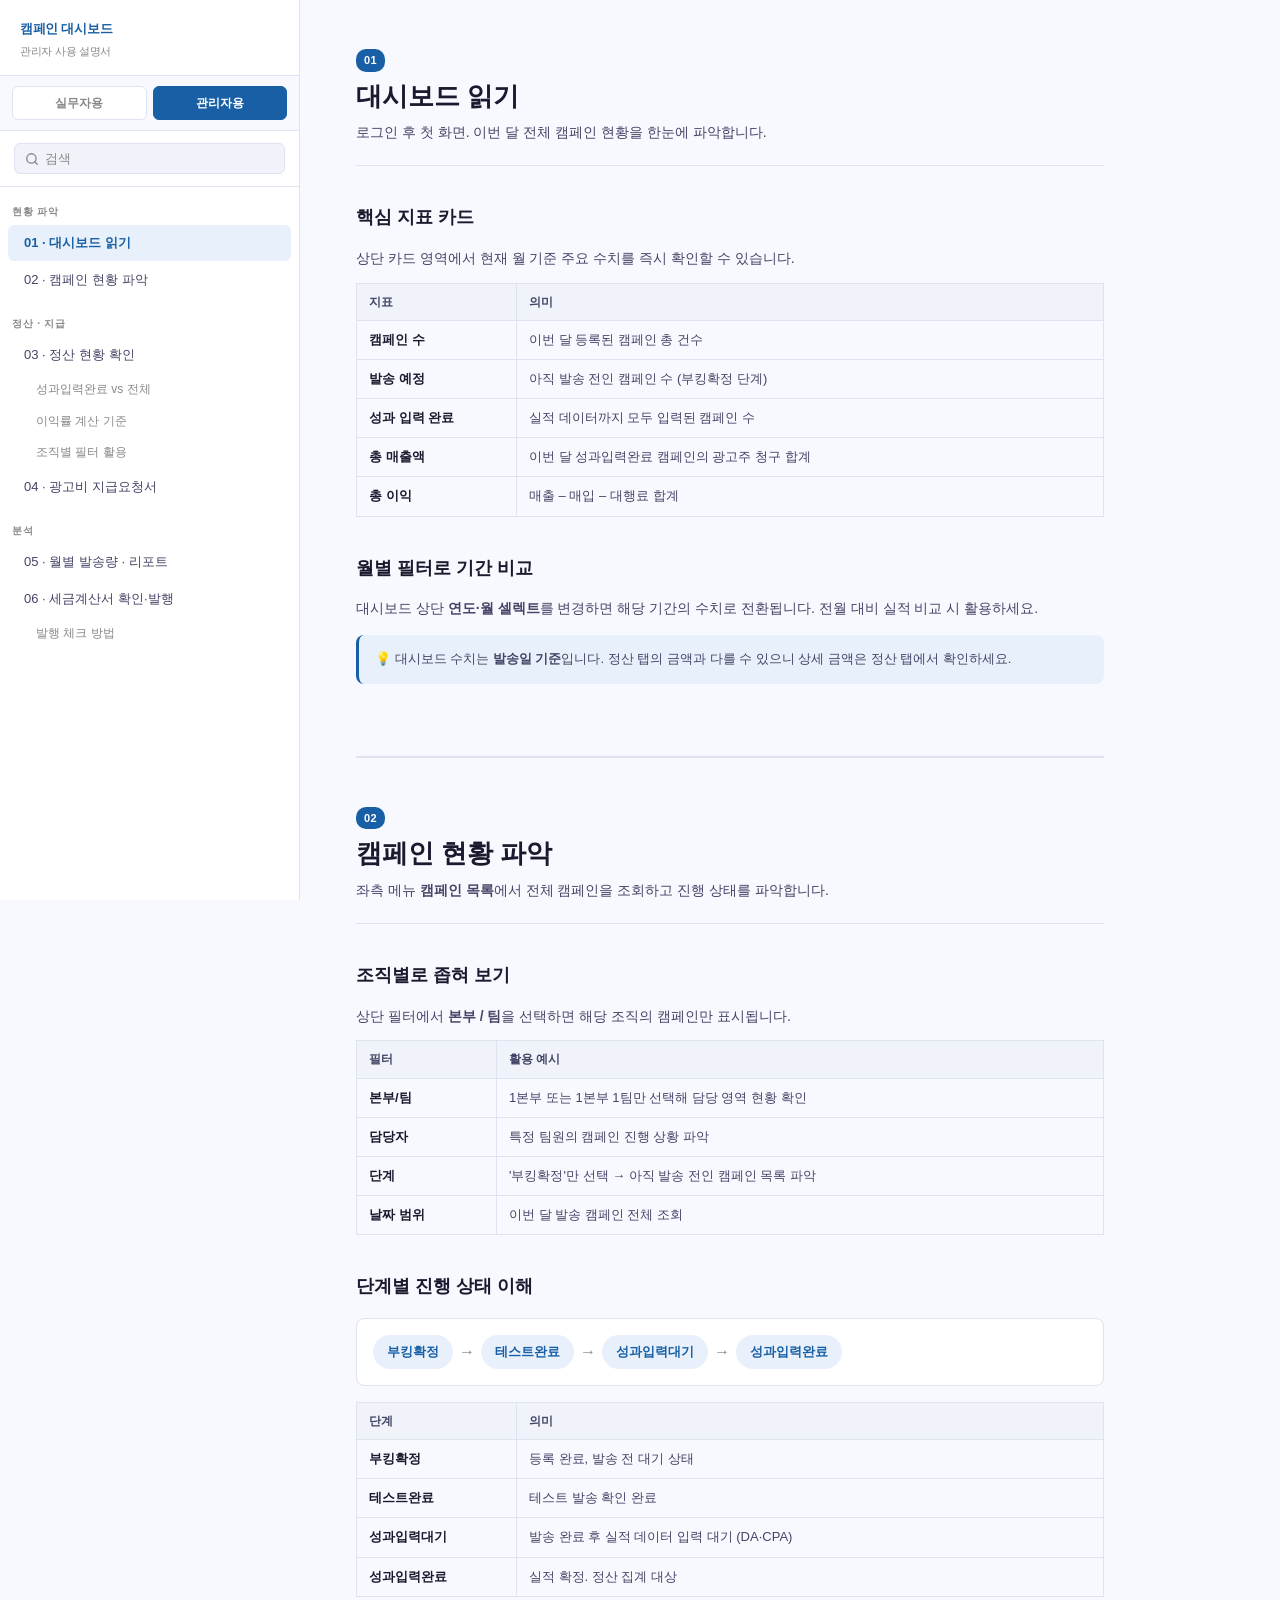
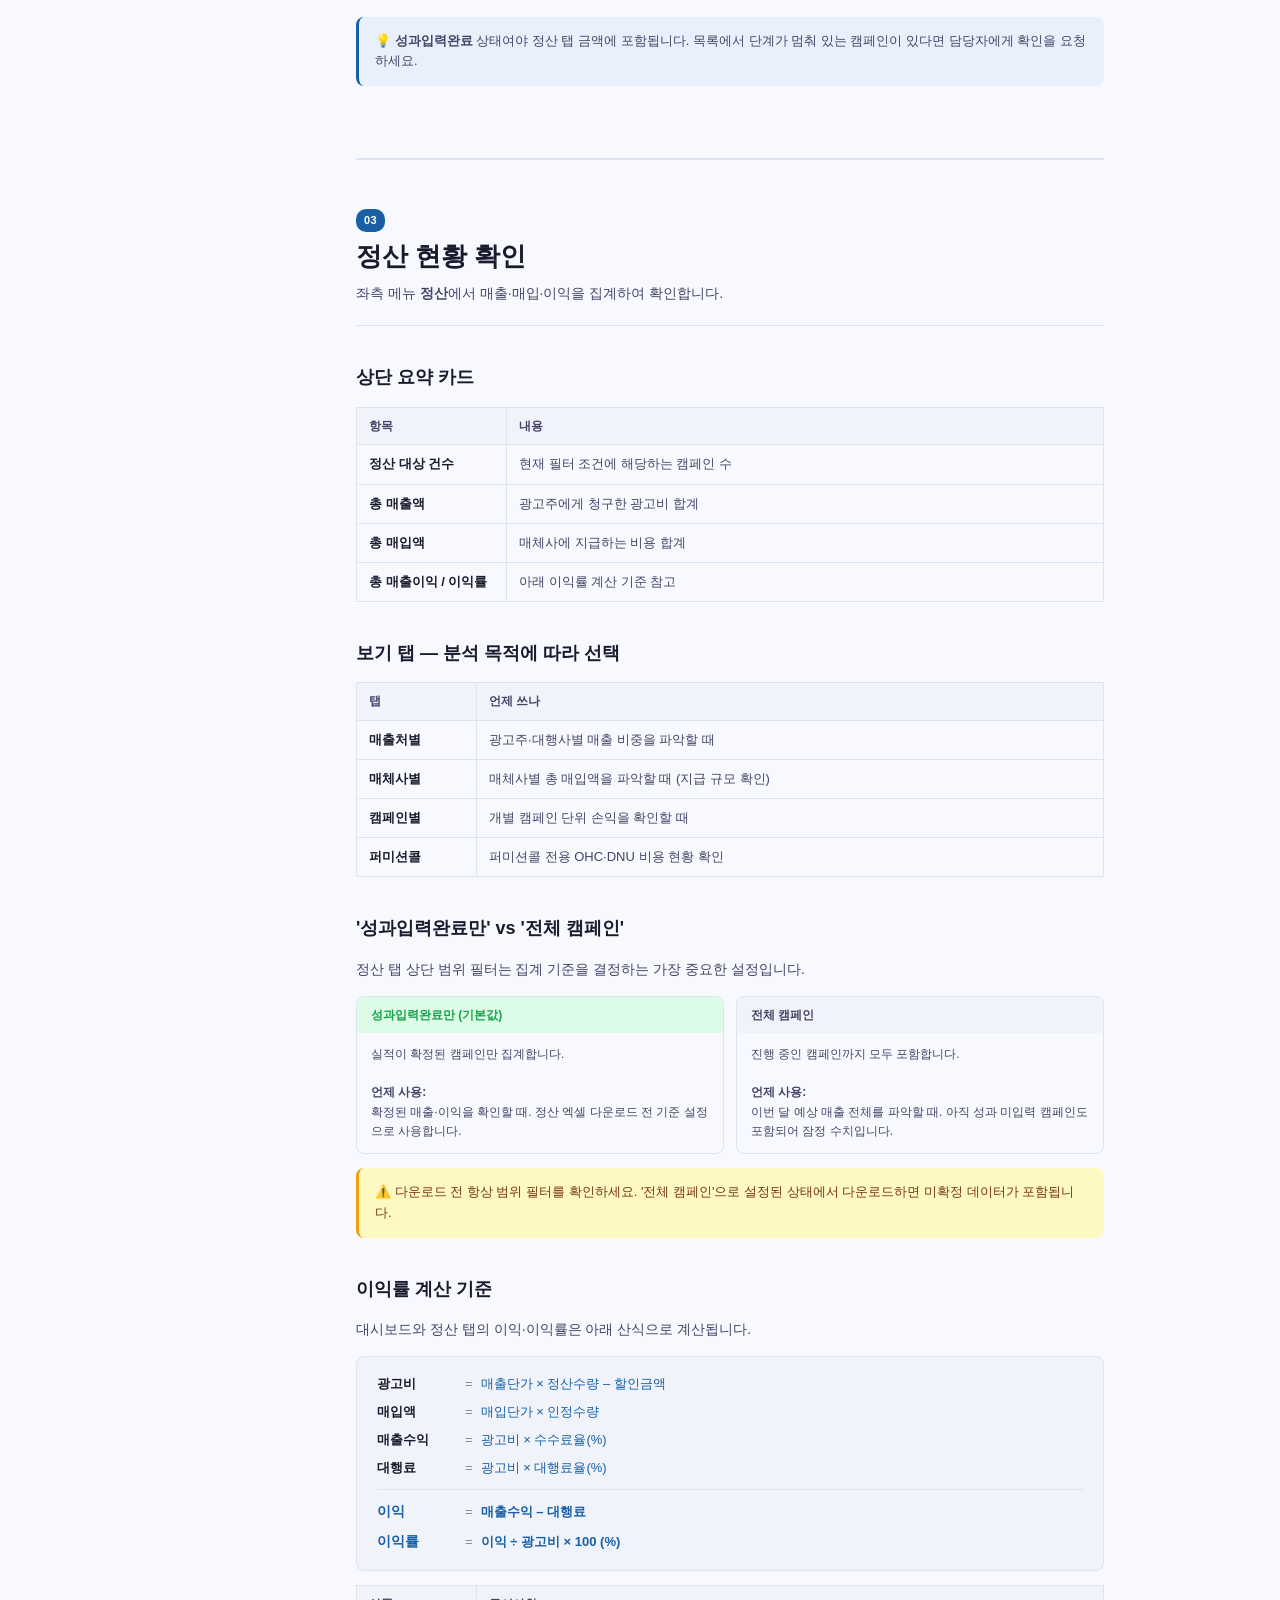
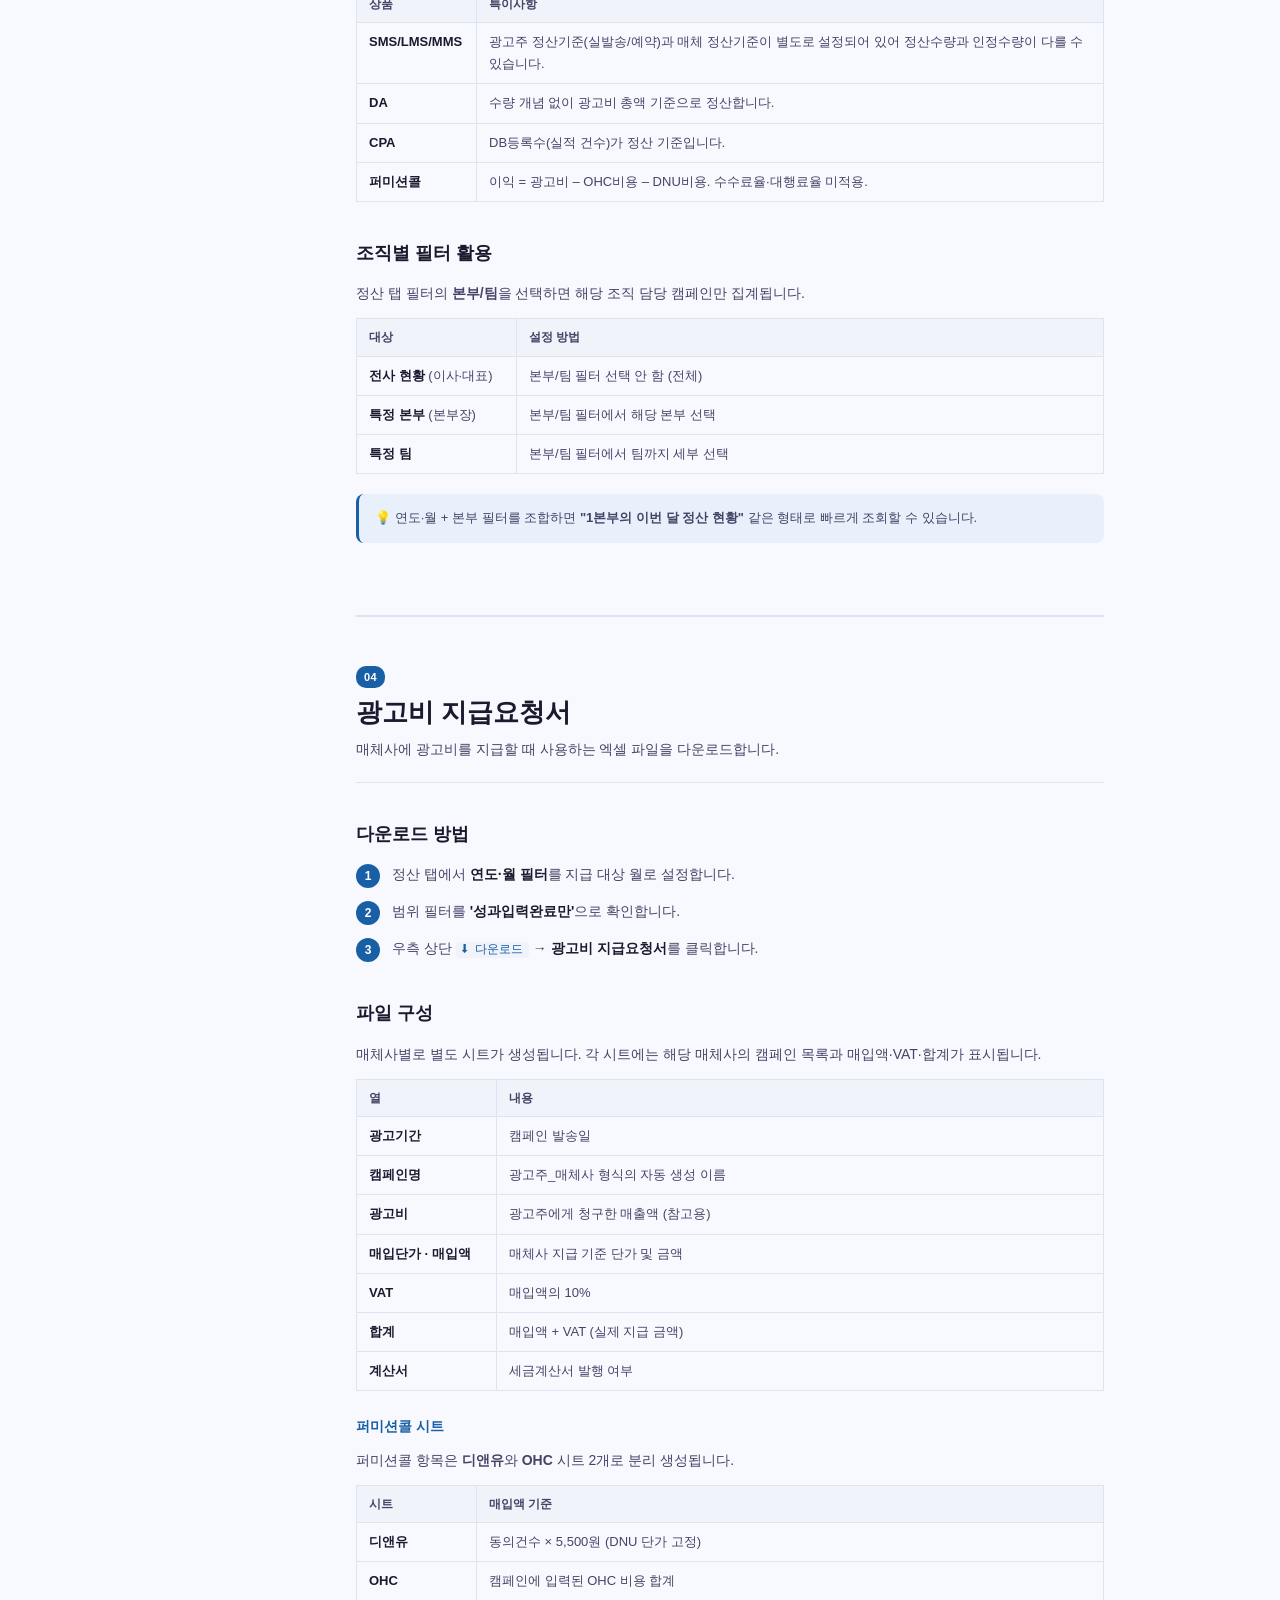
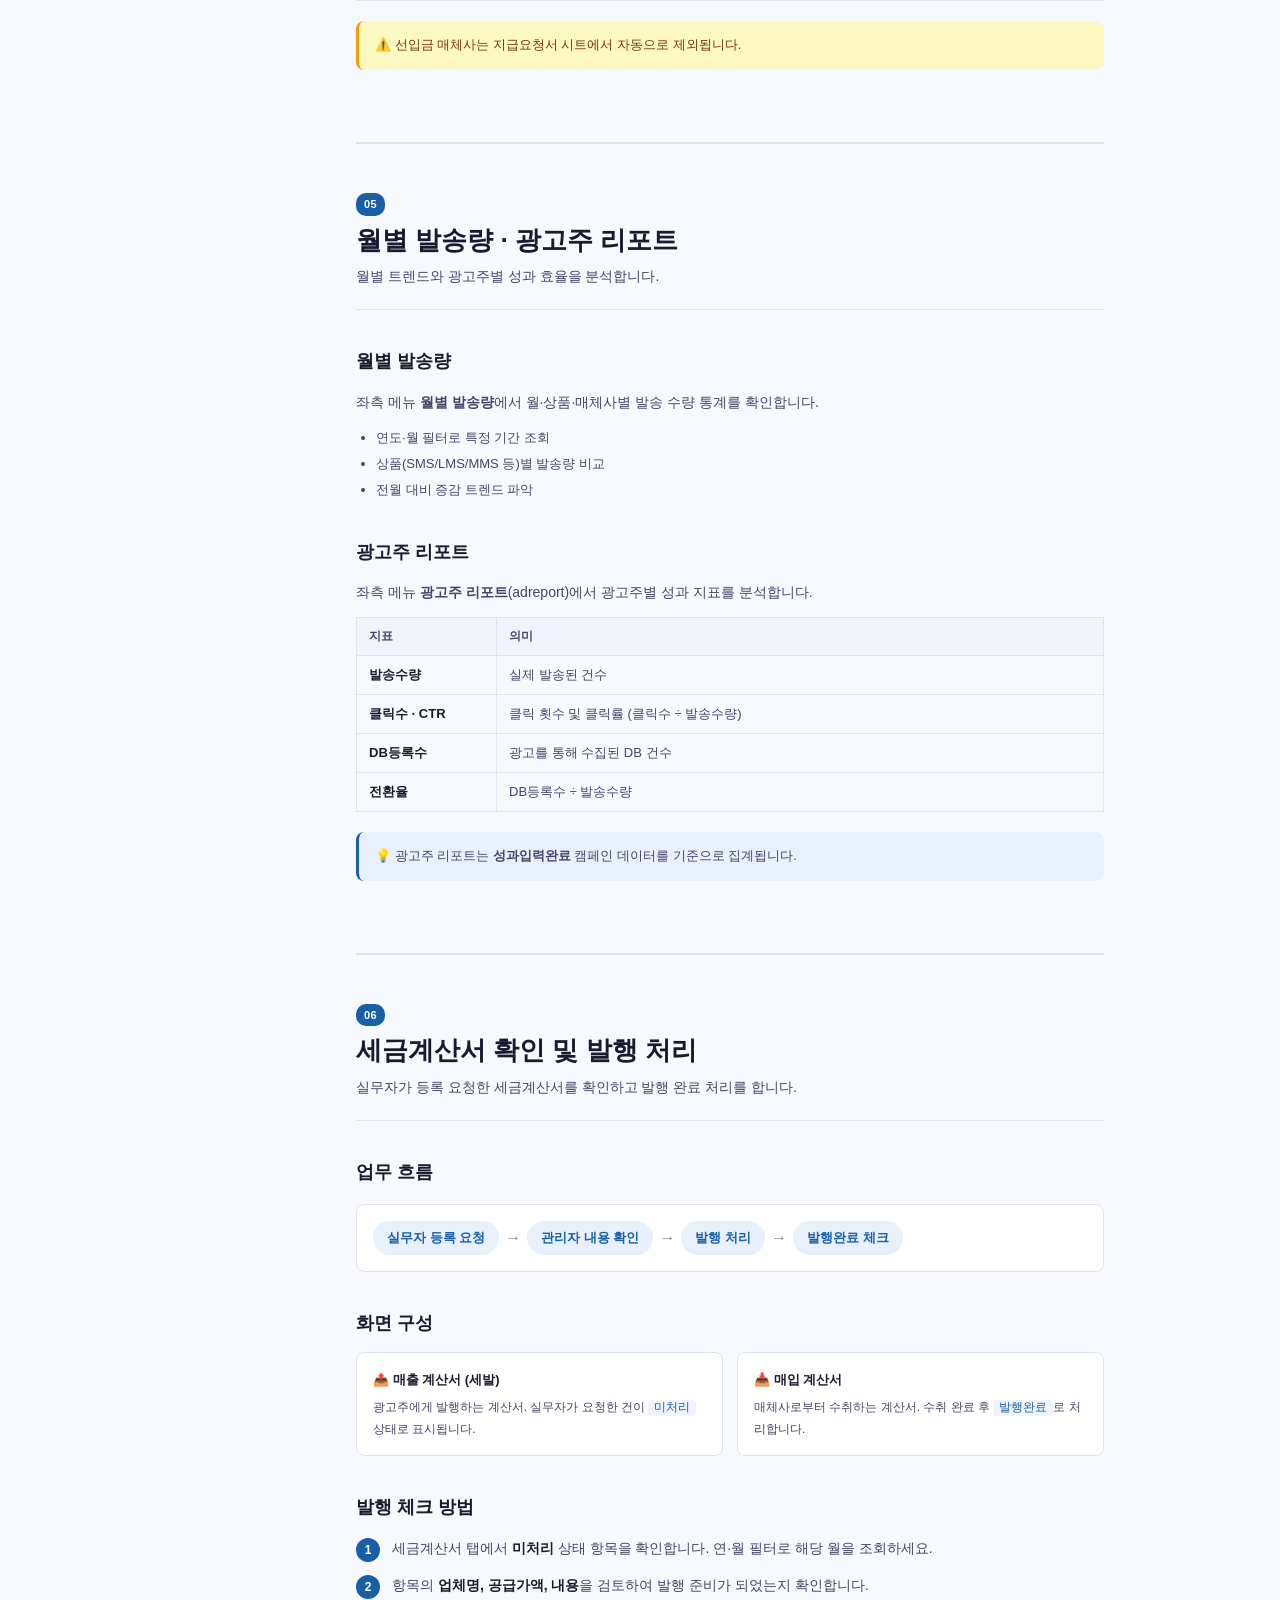
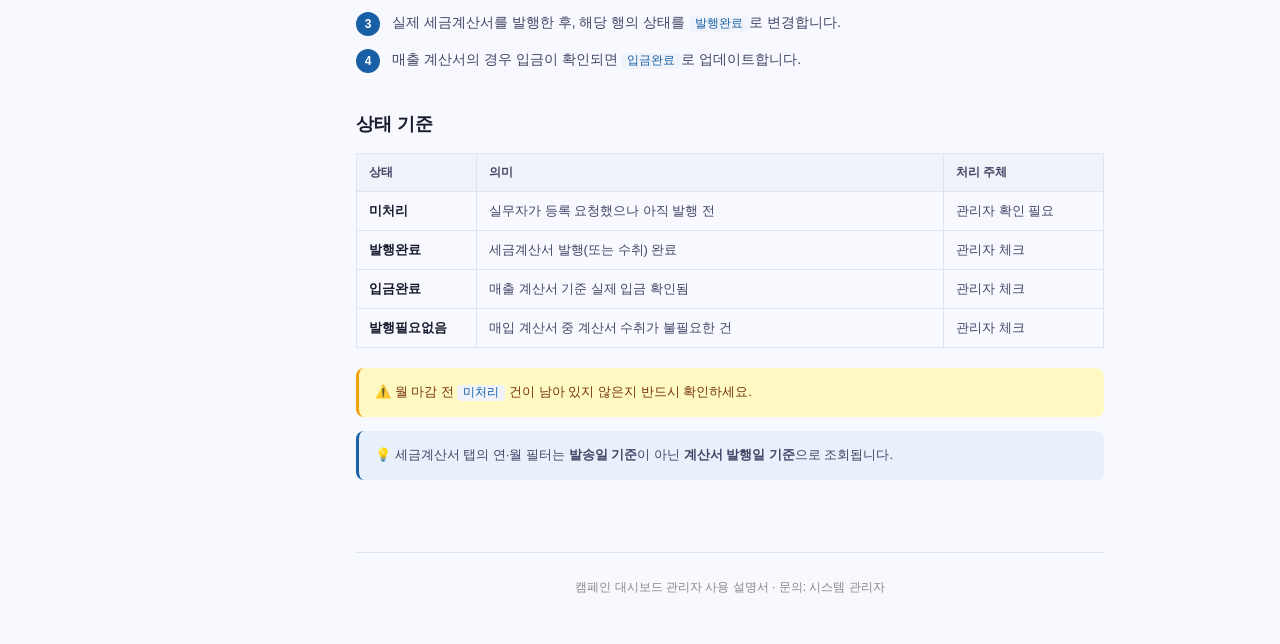
==== manager_manual.html @ fb61e96b "알림 기능, 사용설명서, 세금계산서 개선 및 다수 기능 추가 - 알림 기능: 세금계산서 세발/입금 완료·취소 시 담당자 알림, 신규 등록 시 wonjoon 알림 (Firebase " ====
<!DOCTYPE html>
<html lang="ko">
<head>
<meta charset="UTF-8">
<meta name="viewport" content="width=device-width, initial-scale=1.0">
<title>관리자 사용 설명서 — 캠페인 대시보드</title>
<style>
  :root {
    --primary: #185fa5;
    --primary-light: #e8f1fb;
    --green: #16a34a;
    --green-light: #dcfce7;
    --yellow: #b45309;
    --yellow-light: #fef9c3;
    --red: #dc2626;
    --red-light: #fee2e2;
    --text1: #1a1a2e;
    --text2: #444466;
    --text3: #888;
    --border: #dde3f0;
    --surface: #f8f9ff;
    --surface2: #f0f3fa;
    --white: #fff;
  }
  * { box-sizing: border-box; margin: 0; padding: 0; }
  body {
    font-family: 'Apple SD Gothic Neo', 'Noto Sans KR', sans-serif;
    color: var(--text1);
    background: var(--surface);
    display: flex;
    min-height: 100vh;
    font-size: 14px;
    line-height: 1.7;
  }

  /* 사이드바 */
  .sidebar {
    width: 300px;
    min-width: 300px;
    background: var(--white);
    border-right: 1px solid var(--border);
    position: sticky;
    top: 0;
    height: 100vh;
    overflow-y: auto;
    padding: 0 0 32px;
  }
  .sidebar-logo {
    padding: 18px 20px 14px;
    border-bottom: 1px solid var(--border);
    font-size: 13px;
    font-weight: 700;
    color: var(--primary);
    letter-spacing: -0.3px;
  }
  .sidebar-logo span { font-size: 11px; font-weight: 400; color: var(--text3); display: block; margin-top: 2px; }

  /* 역할 토글 */
  .role-toggle {
    display: flex;
    padding: 10px 12px;
    gap: 6px;
    border-bottom: 1px solid var(--border);
    background: var(--surface);
  }
  .role-btn {
    flex: 1;
    padding: 6px 0;
    font-size: 12px;
    font-weight: 600;
    border: 1px solid var(--border);
    border-radius: 6px;
    cursor: pointer;
    text-align: center;
    text-decoration: none;
    color: var(--text3);
    background: var(--white);
    transition: all 0.15s;
  }
  .role-btn:hover { border-color: var(--primary); color: var(--primary); }
  .role-btn.active {
    background: var(--primary);
    border-color: var(--primary);
    color: #fff;
  }

  /* 사이드바 검색 */
  .sidebar-search { padding: 12px 14px; border-bottom: 1px solid var(--border); }
  .sidebar-search-wrap {
    display: flex;
    align-items: center;
    background: var(--surface2);
    border: 1px solid var(--border);
    border-radius: 6px;
    padding: 0 10px;
    gap: 6px;
    transition: border-color 0.15s;
  }
  .sidebar-search-wrap:focus-within { border-color: var(--primary); background: var(--white); }
  .sidebar-search-wrap svg { flex-shrink: 0; color: var(--text3); }
  .sidebar-search-wrap input {
    flex: 1; border: none; background: transparent;
    font-size: 13px; color: var(--text1); padding: 7px 0; outline: none; min-width: 0;
  }
  .sidebar-search-wrap input::placeholder { color: var(--text3); }
  .search-info { font-size: 11px; color: var(--text3); white-space: nowrap; flex-shrink: 0; }
  .search-nav { display: flex; gap: 2px; flex-shrink: 0; }
  .search-nav button {
    width: 22px; height: 22px; border: none; background: transparent;
    border-radius: 4px; cursor: pointer; display: flex; align-items: center;
    justify-content: center; color: var(--text3); padding: 0; transition: background 0.12s, color 0.12s;
  }
  .search-nav button:hover { background: var(--surface2); color: var(--primary); }
  .search-nav button:disabled { opacity: 0.3; cursor: default; }
  .search-nav button:disabled:hover { background: transparent; color: var(--text3); }
  mark.search-hl { background: #fef08a; color: var(--text1); border-radius: 2px; padding: 0 1px; }
  mark.search-current { background: #f97316; color: #fff; border-radius: 2px; padding: 0 1px; }

  .nav-section { padding: 16px 12px 4px; font-size: 10px; font-weight: 700; color: var(--text3); letter-spacing: 0.8px; text-transform: uppercase; }
  .nav-item {
    display: block; padding: 7px 16px; font-size: 13px; color: var(--text2);
    text-decoration: none; border-radius: 6px; margin: 1px 8px; transition: background 0.15s;
  }
  .nav-item:hover { background: var(--surface); color: var(--primary); }
  .nav-item.active { background: var(--primary-light); color: var(--primary); font-weight: 600; }
  .nav-sub {
    display: block; padding: 5px 16px 5px 28px; font-size: 12px; color: var(--text3);
    text-decoration: none; border-radius: 6px; margin: 1px 8px; transition: background 0.15s;
  }
  .nav-sub:hover { background: var(--surface); color: var(--primary); }

  /* 본문 */
  .main { flex: 1; max-width: 860px; padding: 48px 56px; overflow-x: hidden; }

  /* 섹션 */
  .section { margin-bottom: 72px; scroll-margin-top: 32px; }
  .section-num {
    display: inline-block; background: var(--primary); color: #fff;
    font-size: 11px; font-weight: 700; padding: 2px 8px; border-radius: 10px;
    margin-bottom: 8px; letter-spacing: 0.5px;
  }
  h1 { font-size: 26px; font-weight: 800; color: var(--text1); margin-bottom: 8px; line-height: 1.3; }
  .section-desc { font-size: 14px; color: var(--text2); margin-bottom: 32px; border-bottom: 1px solid var(--border); padding-bottom: 20px; }
  h2 { font-size: 18px; font-weight: 700; color: var(--text1); margin: 36px 0 14px; }
  h3 { font-size: 14px; font-weight: 700; color: var(--primary); margin: 24px 0 10px; }
  p { margin-bottom: 12px; color: var(--text2); }

  table { width: 100%; border-collapse: collapse; margin: 12px 0 20px; font-size: 13px; }
  th { background: var(--surface2); padding: 8px 12px; text-align: left; font-weight: 600; color: var(--text2); border: 1px solid var(--border); font-size: 12px; }
  td { padding: 8px 12px; border: 1px solid var(--border); color: var(--text2); vertical-align: top; }
  td strong { color: var(--text1); }
  tr:hover td { background: #fafbff; }

  .steps { list-style: none; margin: 12px 0; }
  .steps li { display: flex; gap: 12px; margin-bottom: 12px; align-items: flex-start; }
  .step-num {
    min-width: 24px; height: 24px; background: var(--primary); color: #fff;
    border-radius: 50%; font-size: 12px; font-weight: 700; display: flex;
    align-items: center; justify-content: center; margin-top: 1px;
  }
  .step-content { flex: 1; color: var(--text2); }
  .step-content strong { color: var(--text1); }

  .badge { display: inline-block; padding: 2px 8px; border-radius: 10px; font-size: 11px; font-weight: 600; vertical-align: middle; }
  .badge-blue { background: var(--primary-light); color: var(--primary); }
  .badge-green { background: var(--green-light); color: var(--green); }
  .badge-yellow { background: var(--yellow-light); color: var(--yellow); }
  .badge-gray { background: var(--surface2); color: var(--text2); }

  .box { border-radius: 8px; padding: 14px 16px; margin: 14px 0; font-size: 13px; line-height: 1.6; }
  .box-tip { background: var(--primary-light); border-left: 3px solid var(--primary); color: var(--text2); }
  .box-tip::before { content: '💡 '; }
  .box-warn { background: var(--yellow-light); border-left: 3px solid #f59e0b; color: #78350f; }
  .box-warn::before { content: '⚠️ '; }
  .box-ok { background: var(--green-light); border-left: 3px solid #22c55e; color: #14532d; }
  .box-ok::before { content: '✅ '; }

  .formula-box {
    background: var(--surface2);
    border: 1px solid var(--border);
    border-radius: 8px;
    padding: 16px 20px;
    margin: 14px 0;
    font-size: 13px;
  }
  .formula-box .f-line { display: flex; align-items: baseline; gap: 8px; margin-bottom: 6px; }
  .formula-box .f-line:last-child { margin-bottom: 0; }
  .formula-box .f-label { font-weight: 700; color: var(--text1); min-width: 80px; }
  .formula-box .f-eq { color: var(--text3); }
  .formula-box .f-val { color: var(--primary); }

  .card-grid { display: grid; grid-template-columns: 1fr 1fr; gap: 14px; margin: 14px 0; }
  .card { background: var(--white); border: 1px solid var(--border); border-radius: 8px; padding: 16px; }
  .card h4 { font-size: 13px; font-weight: 700; color: var(--text1); margin-bottom: 6px; }
  .card p { font-size: 12px; margin: 0; }

  .flow { display: flex; align-items: center; gap: 6px; flex-wrap: wrap; margin: 16px 0; padding: 16px; background: var(--white); border: 1px solid var(--border); border-radius: 8px; }
  .flow-step { background: var(--primary-light); color: var(--primary); padding: 6px 14px; border-radius: 20px; font-size: 13px; font-weight: 600; }
  .flow-arrow { color: var(--text3); font-size: 16px; }

  code { background: var(--surface2); padding: 1px 6px; border-radius: 4px; font-family: 'SF Mono','Menlo',monospace; font-size: 12px; color: var(--primary); }

  .scope-compare {
    display: grid;
    grid-template-columns: 1fr 1fr;
    gap: 12px;
    margin: 14px 0;
  }
  .scope-box {
    border: 1px solid var(--border);
    border-radius: 8px;
    overflow: hidden;
  }
  .scope-box-head {
    padding: 8px 14px;
    font-size: 12px;
    font-weight: 700;
  }
  .scope-box-head.settled { background: var(--green-light); color: var(--green); }
  .scope-box-head.all { background: var(--surface2); color: var(--text2); }
  .scope-box-body { padding: 12px 14px; font-size: 12px; color: var(--text2); line-height: 1.6; }

  .faq-item { border-bottom: 1px solid var(--border); padding: 18px 0; }
  .faq-q { font-weight: 700; color: var(--text1); margin-bottom: 8px; display: flex; gap: 8px; }
  .faq-q::before { content: 'Q.'; color: var(--primary); font-weight: 800; }
  .faq-a { color: var(--text2); font-size: 13px; padding-left: 20px; }
  .faq-a::before { content: 'A. '; color: var(--green); font-weight: 700; }

  ul { padding-left: 20px; margin-bottom: 12px; }
  ul li { color: var(--text2); margin-bottom: 4px; font-size: 13px; }
  hr.section-divider { border: none; border-top: 2px solid var(--border); margin: 48px 0; }

  @media print { .sidebar { display: none; } .main { max-width: 100%; padding: 24px; } }
</style>
</head>
<body>

<nav class="sidebar">
  <div class="sidebar-logo">
    캠페인 대시보드
    <span>관리자 사용 설명서</span>
  </div>

  <div class="role-toggle">
    <a href="manual.html" class="role-btn">실무자용</a>
    <a href="manager_manual.html" class="role-btn active">관리자용</a>
  </div>

  <div class="sidebar-search">
    <div class="sidebar-search-wrap">
      <svg width="14" height="14" viewBox="0 0 24 24" fill="none" stroke="currentColor" stroke-width="2.2" stroke-linecap="round" stroke-linejoin="round">
        <circle cx="11" cy="11" r="8"/><line x1="21" y1="21" x2="16.65" y2="16.65"/>
      </svg>
      <input id="manual-search" type="text" placeholder="검색">
      <span class="search-info" id="search-info"></span>
      <div class="search-nav" id="search-nav" style="display:none;">
        <button id="search-prev" title="이전 결과 (Shift+Enter)">
          <svg width="12" height="12" viewBox="0 0 24 24" fill="none" stroke="currentColor" stroke-width="2.5" stroke-linecap="round" stroke-linejoin="round"><polyline points="18 15 12 9 6 15"/></svg>
        </button>
        <button id="search-next" title="다음 결과 (Enter)">
          <svg width="12" height="12" viewBox="0 0 24 24" fill="none" stroke="currentColor" stroke-width="2.5" stroke-linecap="round" stroke-linejoin="round"><polyline points="6 9 12 15 18 9"/></svg>
        </button>
      </div>
    </div>
  </div>

  <div class="nav-section">현황 파악</div>
  <a href="#dashboard" class="nav-item">01 · 대시보드 읽기</a>
  <a href="#campaigns" class="nav-item">02 · 캠페인 현황 파악</a>

  <div class="nav-section">정산 · 지급</div>
  <a href="#settlement" class="nav-item">03 · 정산 현황 확인</a>
  <a href="#stl-scope" class="nav-sub">성과입력완료 vs 전체</a>
  <a href="#stl-profit" class="nav-sub">이익률 계산 기준</a>
  <a href="#stl-org" class="nav-sub">조직별 필터 활용</a>
  <a href="#payment" class="nav-item">04 · 광고비 지급요청서</a>

  <div class="nav-section">분석</div>
  <a href="#monthly" class="nav-item">05 · 월별 발송량 · 리포트</a>
  <a href="#tax" class="nav-item">06 · 세금계산서 확인·발행</a>
  <a href="#tax" class="nav-sub">발행 체크 방법</a>
</nav>

<main class="main">

  <!-- ── 01 대시보드 ── -->
  <section class="section" id="dashboard">
    <div class="section-num">01</div>
    <h1>대시보드 읽기</h1>
    <p class="section-desc">로그인 후 첫 화면. 이번 달 전체 캠페인 현황을 한눈에 파악합니다.</p>

    <h2>핵심 지표 카드</h2>
    <p>상단 카드 영역에서 현재 월 기준 주요 수치를 즉시 확인할 수 있습니다.</p>
    <table>
      <thead><tr><th style="width:160px;">지표</th><th>의미</th></tr></thead>
      <tbody>
        <tr><td><strong>캠페인 수</strong></td><td>이번 달 등록된 캠페인 총 건수</td></tr>
        <tr><td><strong>발송 예정</strong></td><td>아직 발송 전인 캠페인 수 (부킹확정 단계)</td></tr>
        <tr><td><strong>성과 입력 완료</strong></td><td>실적 데이터까지 모두 입력된 캠페인 수</td></tr>
        <tr><td><strong>총 매출액</strong></td><td>이번 달 성과입력완료 캠페인의 광고주 청구 합계</td></tr>
        <tr><td><strong>총 이익</strong></td><td>매출 – 매입 – 대행료 합계</td></tr>
      </tbody>
    </table>

    <h2>월별 필터로 기간 비교</h2>
    <p>대시보드 상단 <strong>연도·월 셀렉트</strong>를 변경하면 해당 기간의 수치로 전환됩니다. 전월 대비 실적 비교 시 활용하세요.</p>

    <div class="box box-tip">대시보드 수치는 <strong>발송일 기준</strong>입니다. 정산 탭의 금액과 다를 수 있으니 상세 금액은 정산 탭에서 확인하세요.</div>
  </section>

  <hr class="section-divider">

  <!-- ── 02 캠페인 현황 ── -->
  <section class="section" id="campaigns">
    <div class="section-num">02</div>
    <h1>캠페인 현황 파악</h1>
    <p class="section-desc">좌측 메뉴 <strong>캠페인 목록</strong>에서 전체 캠페인을 조회하고 진행 상태를 파악합니다.</p>

    <h2>조직별로 좁혀 보기</h2>
    <p>상단 필터에서 <strong>본부 / 팀</strong>을 선택하면 해당 조직의 캠페인만 표시됩니다.</p>
    <table>
      <thead><tr><th style="width:140px;">필터</th><th>활용 예시</th></tr></thead>
      <tbody>
        <tr><td><strong>본부/팀</strong></td><td>1본부 또는 1본부 1팀만 선택해 담당 영역 현황 확인</td></tr>
        <tr><td><strong>담당자</strong></td><td>특정 팀원의 캠페인 진행 상황 파악</td></tr>
        <tr><td><strong>단계</strong></td><td>'부킹확정'만 선택 → 아직 발송 전인 캠페인 목록 파악</td></tr>
        <tr><td><strong>날짜 범위</strong></td><td>이번 달 발송 캠페인 전체 조회</td></tr>
      </tbody>
    </table>

    <h2>단계별 진행 상태 이해</h2>
    <div class="flow">
      <div class="flow-step">부킹확정</div>
      <div class="flow-arrow">→</div>
      <div class="flow-step">테스트완료</div>
      <div class="flow-arrow">→</div>
      <div class="flow-step">성과입력대기</div>
      <div class="flow-arrow">→</div>
      <div class="flow-step">성과입력완료</div>
    </div>
    <table>
      <thead><tr><th style="width:160px;">단계</th><th>의미</th></tr></thead>
      <tbody>
        <tr><td><strong>부킹확정</strong></td><td>등록 완료, 발송 전 대기 상태</td></tr>
        <tr><td><strong>테스트완료</strong></td><td>테스트 발송 확인 완료</td></tr>
        <tr><td><strong>성과입력대기</strong></td><td>발송 완료 후 실적 데이터 입력 대기 (DA·CPA)</td></tr>
        <tr><td><strong>성과입력완료</strong></td><td>실적 확정. 정산 집계 대상</td></tr>
      </tbody>
    </table>
    <div class="box box-tip"><strong>성과입력완료</strong> 상태여야 정산 탭 금액에 포함됩니다. 목록에서 단계가 멈춰 있는 캠페인이 있다면 담당자에게 확인을 요청하세요.</div>
  </section>

  <hr class="section-divider">

  <!-- ── 03 정산 ── -->
  <section class="section" id="settlement">
    <div class="section-num">03</div>
    <h1>정산 현황 확인</h1>
    <p class="section-desc">좌측 메뉴 <strong>정산</strong>에서 매출·매입·이익을 집계하여 확인합니다.</p>

    <h2>상단 요약 카드</h2>
    <table>
      <thead><tr><th style="width:150px;">항목</th><th>내용</th></tr></thead>
      <tbody>
        <tr><td><strong>정산 대상 건수</strong></td><td>현재 필터 조건에 해당하는 캠페인 수</td></tr>
        <tr><td><strong>총 매출액</strong></td><td>광고주에게 청구한 광고비 합계</td></tr>
        <tr><td><strong>총 매입액</strong></td><td>매체사에 지급하는 비용 합계</td></tr>
        <tr><td><strong>총 매출이익 / 이익률</strong></td><td>아래 이익률 계산 기준 참고</td></tr>
      </tbody>
    </table>

    <h2>보기 탭 — 분석 목적에 따라 선택</h2>
    <table>
      <thead><tr><th style="width:120px;">탭</th><th>언제 쓰나</th></tr></thead>
      <tbody>
        <tr><td><strong>매출처별</strong></td><td>광고주·대행사별 매출 비중을 파악할 때</td></tr>
        <tr><td><strong>매체사별</strong></td><td>매체사별 총 매입액을 파악할 때 (지급 규모 확인)</td></tr>
        <tr><td><strong>캠페인별</strong></td><td>개별 캠페인 단위 손익을 확인할 때</td></tr>
        <tr><td><strong>퍼미션콜</strong></td><td>퍼미션콜 전용 OHC·DNU 비용 현황 확인</td></tr>
      </tbody>
    </table>

    <!-- 성과입력완료 vs 전체 -->
    <h2 id="stl-scope">'성과입력완료만' vs '전체 캠페인'</h2>
    <p>정산 탭 상단 범위 필터는 집계 기준을 결정하는 가장 중요한 설정입니다.</p>
    <div class="scope-compare">
      <div class="scope-box">
        <div class="scope-box-head settled">성과입력완료만 (기본값)</div>
        <div class="scope-box-body">
          실적이 확정된 캠페인만 집계합니다.<br><br>
          <strong>언제 사용:</strong><br>
          확정된 매출·이익을 확인할 때. 정산 엑셀 다운로드 전 기준 설정으로 사용합니다.
        </div>
      </div>
      <div class="scope-box">
        <div class="scope-box-head all">전체 캠페인</div>
        <div class="scope-box-body">
          진행 중인 캠페인까지 모두 포함합니다.<br><br>
          <strong>언제 사용:</strong><br>
          이번 달 예상 매출 전체를 파악할 때. 아직 성과 미입력 캠페인도 포함되어 잠정 수치입니다.
        </div>
      </div>
    </div>
    <div class="box box-warn">다운로드 전 항상 범위 필터를 확인하세요. '전체 캠페인'으로 설정된 상태에서 다운로드하면 미확정 데이터가 포함됩니다.</div>

    <!-- 이익률 계산 기준 -->
    <h2 id="stl-profit">이익률 계산 기준</h2>
    <p>대시보드와 정산 탭의 이익·이익률은 아래 산식으로 계산됩니다.</p>
    <div class="formula-box">
      <div class="f-line">
        <span class="f-label">광고비</span>
        <span class="f-eq">=</span>
        <span class="f-val">매출단가 × 정산수량 – 할인금액</span>
      </div>
      <div class="f-line">
        <span class="f-label">매입액</span>
        <span class="f-eq">=</span>
        <span class="f-val">매입단가 × 인정수량</span>
      </div>
      <div class="f-line">
        <span class="f-label">매출수익</span>
        <span class="f-eq">=</span>
        <span class="f-val">광고비 × 수수료율(%)</span>
      </div>
      <div class="f-line">
        <span class="f-label">대행료</span>
        <span class="f-eq">=</span>
        <span class="f-val">광고비 × 대행료율(%)</span>
      </div>
      <div class="f-line" style="margin-top:10px; padding-top:10px; border-top:1px solid var(--border);">
        <span class="f-label" style="color:var(--primary); font-size:14px;">이익</span>
        <span class="f-eq">=</span>
        <span class="f-val" style="font-weight:700;">매출수익 – 대행료</span>
      </div>
      <div class="f-line">
        <span class="f-label" style="color:var(--primary); font-size:14px;">이익률</span>
        <span class="f-eq">=</span>
        <span class="f-val" style="font-weight:700;">이익 ÷ 광고비 × 100 (%)</span>
      </div>
    </div>

    <table>
      <thead><tr><th style="width:120px;">상품</th><th>특이사항</th></tr></thead>
      <tbody>
        <tr><td><strong>SMS/LMS/MMS</strong></td><td>광고주 정산기준(실발송/예약)과 매체 정산기준이 별도로 설정되어 있어 정산수량과 인정수량이 다를 수 있습니다.</td></tr>
        <tr><td><strong>DA</strong></td><td>수량 개념 없이 광고비 총액 기준으로 정산합니다.</td></tr>
        <tr><td><strong>CPA</strong></td><td>DB등록수(실적 건수)가 정산 기준입니다.</td></tr>
        <tr><td><strong>퍼미션콜</strong></td><td>이익 = 광고비 – OHC비용 – DNU비용. 수수료율·대행료율 미적용.</td></tr>
      </tbody>
    </table>

    <!-- 조직별 필터 -->
    <h2 id="stl-org">조직별 필터 활용</h2>
    <p>정산 탭 필터의 <strong>본부/팀</strong>을 선택하면 해당 조직 담당 캠페인만 집계됩니다.</p>
    <table>
      <thead><tr><th style="width:160px;">대상</th><th>설정 방법</th></tr></thead>
      <tbody>
        <tr><td><strong>전사 현황</strong> (이사·대표)</td><td>본부/팀 필터 선택 안 함 (전체)</td></tr>
        <tr><td><strong>특정 본부</strong> (본부장)</td><td>본부/팀 필터에서 해당 본부 선택</td></tr>
        <tr><td><strong>특정 팀</strong></td><td>본부/팀 필터에서 팀까지 세부 선택</td></tr>
      </tbody>
    </table>
    <div class="box box-tip">연도·월 + 본부 필터를 조합하면 <strong>"1본부의 이번 달 정산 현황"</strong> 같은 형태로 빠르게 조회할 수 있습니다.</div>
  </section>

  <hr class="section-divider">

  <!-- ── 04 지급요청서 ── -->
  <section class="section" id="payment">
    <div class="section-num">04</div>
    <h1>광고비 지급요청서</h1>
    <p class="section-desc">매체사에 광고비를 지급할 때 사용하는 엑셀 파일을 다운로드합니다.</p>

    <h2>다운로드 방법</h2>
    <ol class="steps">
      <li>
        <div class="step-num">1</div>
        <div class="step-content">정산 탭에서 <strong>연도·월 필터</strong>를 지급 대상 월로 설정합니다.</div>
      </li>
      <li>
        <div class="step-num">2</div>
        <div class="step-content">범위 필터를 <strong>'성과입력완료만'</strong>으로 확인합니다.</div>
      </li>
      <li>
        <div class="step-num">3</div>
        <div class="step-content">우측 상단 <code>⬇ 다운로드</code> → <strong>광고비 지급요청서</strong>를 클릭합니다.</div>
      </li>
    </ol>

    <h2>파일 구성</h2>
    <p>매체사별로 별도 시트가 생성됩니다. 각 시트에는 해당 매체사의 캠페인 목록과 매입액·VAT·합계가 표시됩니다.</p>
    <table>
      <thead><tr><th style="width:140px;">열</th><th>내용</th></tr></thead>
      <tbody>
        <tr><td><strong>광고기간</strong></td><td>캠페인 발송일</td></tr>
        <tr><td><strong>캠페인명</strong></td><td>광고주_매체사 형식의 자동 생성 이름</td></tr>
        <tr><td><strong>광고비</strong></td><td>광고주에게 청구한 매출액 (참고용)</td></tr>
        <tr><td><strong>매입단가 · 매입액</strong></td><td>매체사 지급 기준 단가 및 금액</td></tr>
        <tr><td><strong>VAT</strong></td><td>매입액의 10%</td></tr>
        <tr><td><strong>합계</strong></td><td>매입액 + VAT (실제 지급 금액)</td></tr>
        <tr><td><strong>계산서</strong></td><td>세금계산서 발행 여부</td></tr>
      </tbody>
    </table>

    <h3>퍼미션콜 시트</h3>
    <p>퍼미션콜 항목은 <strong>디앤유</strong>와 <strong>OHC</strong> 시트 2개로 분리 생성됩니다.</p>
    <table>
      <thead><tr><th style="width:120px;">시트</th><th>매입액 기준</th></tr></thead>
      <tbody>
        <tr><td><strong>디앤유</strong></td><td>동의건수 × 5,500원 (DNU 단가 고정)</td></tr>
        <tr><td><strong>OHC</strong></td><td>캠페인에 입력된 OHC 비용 합계</td></tr>
      </tbody>
    </table>
    <div class="box box-warn">선입금 매체사는 지급요청서 시트에서 자동으로 제외됩니다.</div>
  </section>

  <hr class="section-divider">

  <!-- ── 05 월별 · 리포트 ── -->
  <section class="section" id="monthly">
    <div class="section-num">05</div>
    <h1>월별 발송량 · 광고주 리포트</h1>
    <p class="section-desc">월별 트렌드와 광고주별 성과 효율을 분석합니다.</p>

    <h2>월별 발송량</h2>
    <p>좌측 메뉴 <strong>월별 발송량</strong>에서 월·상품·매체사별 발송 수량 통계를 확인합니다.</p>
    <ul>
      <li>연도·월 필터로 특정 기간 조회</li>
      <li>상품(SMS/LMS/MMS 등)별 발송량 비교</li>
      <li>전월 대비 증감 트렌드 파악</li>
    </ul>

    <h2>광고주 리포트</h2>
    <p>좌측 메뉴 <strong>광고주 리포트</strong>(adreport)에서 광고주별 성과 지표를 분석합니다.</p>
    <table>
      <thead><tr><th style="width:140px;">지표</th><th>의미</th></tr></thead>
      <tbody>
        <tr><td><strong>발송수량</strong></td><td>실제 발송된 건수</td></tr>
        <tr><td><strong>클릭수 · CTR</strong></td><td>클릭 횟수 및 클릭률 (클릭수 ÷ 발송수량)</td></tr>
        <tr><td><strong>DB등록수</strong></td><td>광고를 통해 수집된 DB 건수</td></tr>
        <tr><td><strong>전환율</strong></td><td>DB등록수 ÷ 발송수량</td></tr>
      </tbody>
    </table>
    <div class="box box-tip">광고주 리포트는 <strong>성과입력완료</strong> 캠페인 데이터를 기준으로 집계됩니다.</div>
  </section>

  <hr class="section-divider">

  <!-- ── 06 세금계산서 ── -->
  <section class="section" id="tax">
    <div class="section-num">06</div>
    <h1>세금계산서 확인 및 발행 처리</h1>
    <p class="section-desc">실무자가 등록 요청한 세금계산서를 확인하고 발행 완료 처리를 합니다.</p>

    <h2>업무 흐름</h2>
    <div class="flow">
      <div class="flow-step">실무자 등록 요청</div>
      <div class="flow-arrow">→</div>
      <div class="flow-step">관리자 내용 확인</div>
      <div class="flow-arrow">→</div>
      <div class="flow-step">발행 처리</div>
      <div class="flow-arrow">→</div>
      <div class="flow-step">발행완료 체크</div>
    </div>

    <h2>화면 구성</h2>
    <div class="card-grid">
      <div class="card">
        <h4>📤 매출 계산서 (세발)</h4>
        <p>광고주에게 발행하는 계산서. 실무자가 요청한 건이 <code>미처리</code> 상태로 표시됩니다.</p>
      </div>
      <div class="card">
        <h4>📥 매입 계산서</h4>
        <p>매체사로부터 수취하는 계산서. 수취 완료 후 <code>발행완료</code>로 처리합니다.</p>
      </div>
    </div>

    <h2>발행 체크 방법</h2>
    <ol class="steps">
      <li>
        <div class="step-num">1</div>
        <div class="step-content">세금계산서 탭에서 <strong>미처리</strong> 상태 항목을 확인합니다. 연·월 필터로 해당 월을 조회하세요.</div>
      </li>
      <li>
        <div class="step-num">2</div>
        <div class="step-content">항목의 <strong>업체명, 공급가액, 내용</strong>을 검토하여 발행 준비가 되었는지 확인합니다.</div>
      </li>
      <li>
        <div class="step-num">3</div>
        <div class="step-content">실제 세금계산서를 발행한 후, 해당 행의 상태를 <code>발행완료</code>로 변경합니다.</div>
      </li>
      <li>
        <div class="step-num">4</div>
        <div class="step-content">매출 계산서의 경우 입금이 확인되면 <code>입금완료</code>로 업데이트합니다.</div>
      </li>
    </ol>

    <h2>상태 기준</h2>
    <table>
      <thead><tr><th style="width:120px;">상태</th><th>의미</th><th style="width:160px;">처리 주체</th></tr></thead>
      <tbody>
        <tr><td><strong>미처리</strong></td><td>실무자가 등록 요청했으나 아직 발행 전</td><td>관리자 확인 필요</td></tr>
        <tr><td><strong>발행완료</strong></td><td>세금계산서 발행(또는 수취) 완료</td><td>관리자 체크</td></tr>
        <tr><td><strong>입금완료</strong></td><td>매출 계산서 기준 실제 입금 확인됨</td><td>관리자 체크</td></tr>
        <tr><td><strong>발행필요없음</strong></td><td>매입 계산서 중 계산서 수취가 불필요한 건</td><td>관리자 체크</td></tr>
      </tbody>
    </table>

    <div class="box box-warn">월 마감 전 <code>미처리</code> 건이 남아 있지 않은지 반드시 확인하세요.</div>
    <div class="box box-tip">세금계산서 탭의 연·월 필터는 <strong>발송일 기준</strong>이 아닌 <strong>계산서 발행일 기준</strong>으로 조회됩니다.</div>
  </section>

  <div style="margin-top:48px; padding-top:24px; border-top:1px solid var(--border); color:var(--text3); font-size:12px; text-align:center;">
    캠페인 대시보드 관리자 사용 설명서 · 문의: 시스템 관리자
  </div>

</main>

<script>
  /* ── 검색 ── */
  const searchInput = document.getElementById('manual-search');
  const searchInfo  = document.getElementById('search-info');
  const searchNav   = document.getElementById('search-nav');
  const btnPrev     = document.getElementById('search-prev');
  const btnNext     = document.getElementById('search-next');
  const mainEl      = document.querySelector('.main');
  let highlights = [], currentMatch = -1;

  function escapeRe(s) { return s.replace(/[.*+?^${}()|[\]\\]/g, '\\$&'); }
  function syncNavButtons() {
    const has = highlights.length > 0;
    searchNav.style.display = has ? 'flex' : 'none';
    btnPrev.disabled = !has || highlights.length <= 1;
    btnNext.disabled = !has || highlights.length <= 1;
  }
  function clearHighlights() {
    mainEl.querySelectorAll('mark.search-hl').forEach(m => m.parentNode.replaceChild(document.createTextNode(m.textContent), m));
    mainEl.normalize();
    highlights = []; currentMatch = -1; searchInfo.textContent = ''; syncNavButtons();
  }
  function doSearch(query) {
    clearHighlights();
    if (!query || !query.trim()) return;
    const re = new RegExp(escapeRe(query.trim()), 'gi');
    const walker = document.createTreeWalker(mainEl, NodeFilter.SHOW_TEXT, {
      acceptNode: n => (['SCRIPT','STYLE'].includes(n.parentNode.tagName)) ? NodeFilter.FILTER_REJECT : NodeFilter.FILTER_ACCEPT
    });
    const textNodes = [];
    let n;
    while ((n = walker.nextNode())) { if (re.test(n.textContent)) textNodes.push(n); re.lastIndex = 0; }
    textNodes.forEach(tn => {
      const frag = document.createDocumentFragment();
      let last = 0, m;
      re.lastIndex = 0;
      while ((m = re.exec(tn.textContent)) !== null) {
        if (m.index > last) frag.appendChild(document.createTextNode(tn.textContent.slice(last, m.index)));
        const mark = document.createElement('mark');
        mark.className = 'search-hl'; mark.textContent = m[0];
        frag.appendChild(mark); highlights.push(mark); last = m.index + m[0].length;
      }
      if (last < tn.textContent.length) frag.appendChild(document.createTextNode(tn.textContent.slice(last)));
      tn.parentNode.replaceChild(frag, tn);
    });
    if (highlights.length > 0) goToMatch(0);
    else { searchInfo.textContent = '결과 없음'; syncNavButtons(); }
  }
  function goToMatch(idx) {
    highlights.forEach((h, i) => h.classList.toggle('search-current', i === idx));
    currentMatch = idx;
    searchInfo.textContent = `${idx + 1} / ${highlights.length}`;
    highlights[idx]?.scrollIntoView({ behavior: 'smooth', block: 'center' });
    syncNavButtons();
  }
  searchInput.addEventListener('input', () => doSearch(searchInput.value));
  searchInput.addEventListener('keydown', e => {
    if (e.key === 'Enter' && highlights.length > 0) { e.preventDefault(); goToMatch(e.shiftKey ? (currentMatch - 1 + highlights.length) % highlights.length : (currentMatch + 1) % highlights.length); }
    if (e.key === 'Escape') { searchInput.value = ''; clearHighlights(); }
  });
  btnPrev.addEventListener('click', () => { if (highlights.length) goToMatch((currentMatch - 1 + highlights.length) % highlights.length); });
  btnNext.addEventListener('click', () => { if (highlights.length) goToMatch((currentMatch + 1) % highlights.length); });

  /* ── 사이드바 active ── */
  const navLinks = [...document.querySelectorAll('.nav-item, .nav-sub')];
  const targets = navLinks.map(a => document.getElementById((a.getAttribute('href') || '').slice(1))).filter(Boolean);
  function updateActive() {
    const scrollY = window.scrollY || document.documentElement.scrollTop;
    let current = targets[0];
    targets.forEach(el => { if (el.offsetTop - 130 <= scrollY) current = el; });
    const currentId = current?.id || '';
    const sectionId = current?.closest('section')?.id || '';
    navLinks.forEach(a => {
      const href = (a.getAttribute('href') || '').slice(1);
      a.classList.toggle('active', href === currentId || href === sectionId);
    });
  }
  window.addEventListener('scroll', updateActive, { passive: true });
  updateActive();
</script>
</body>
</html>
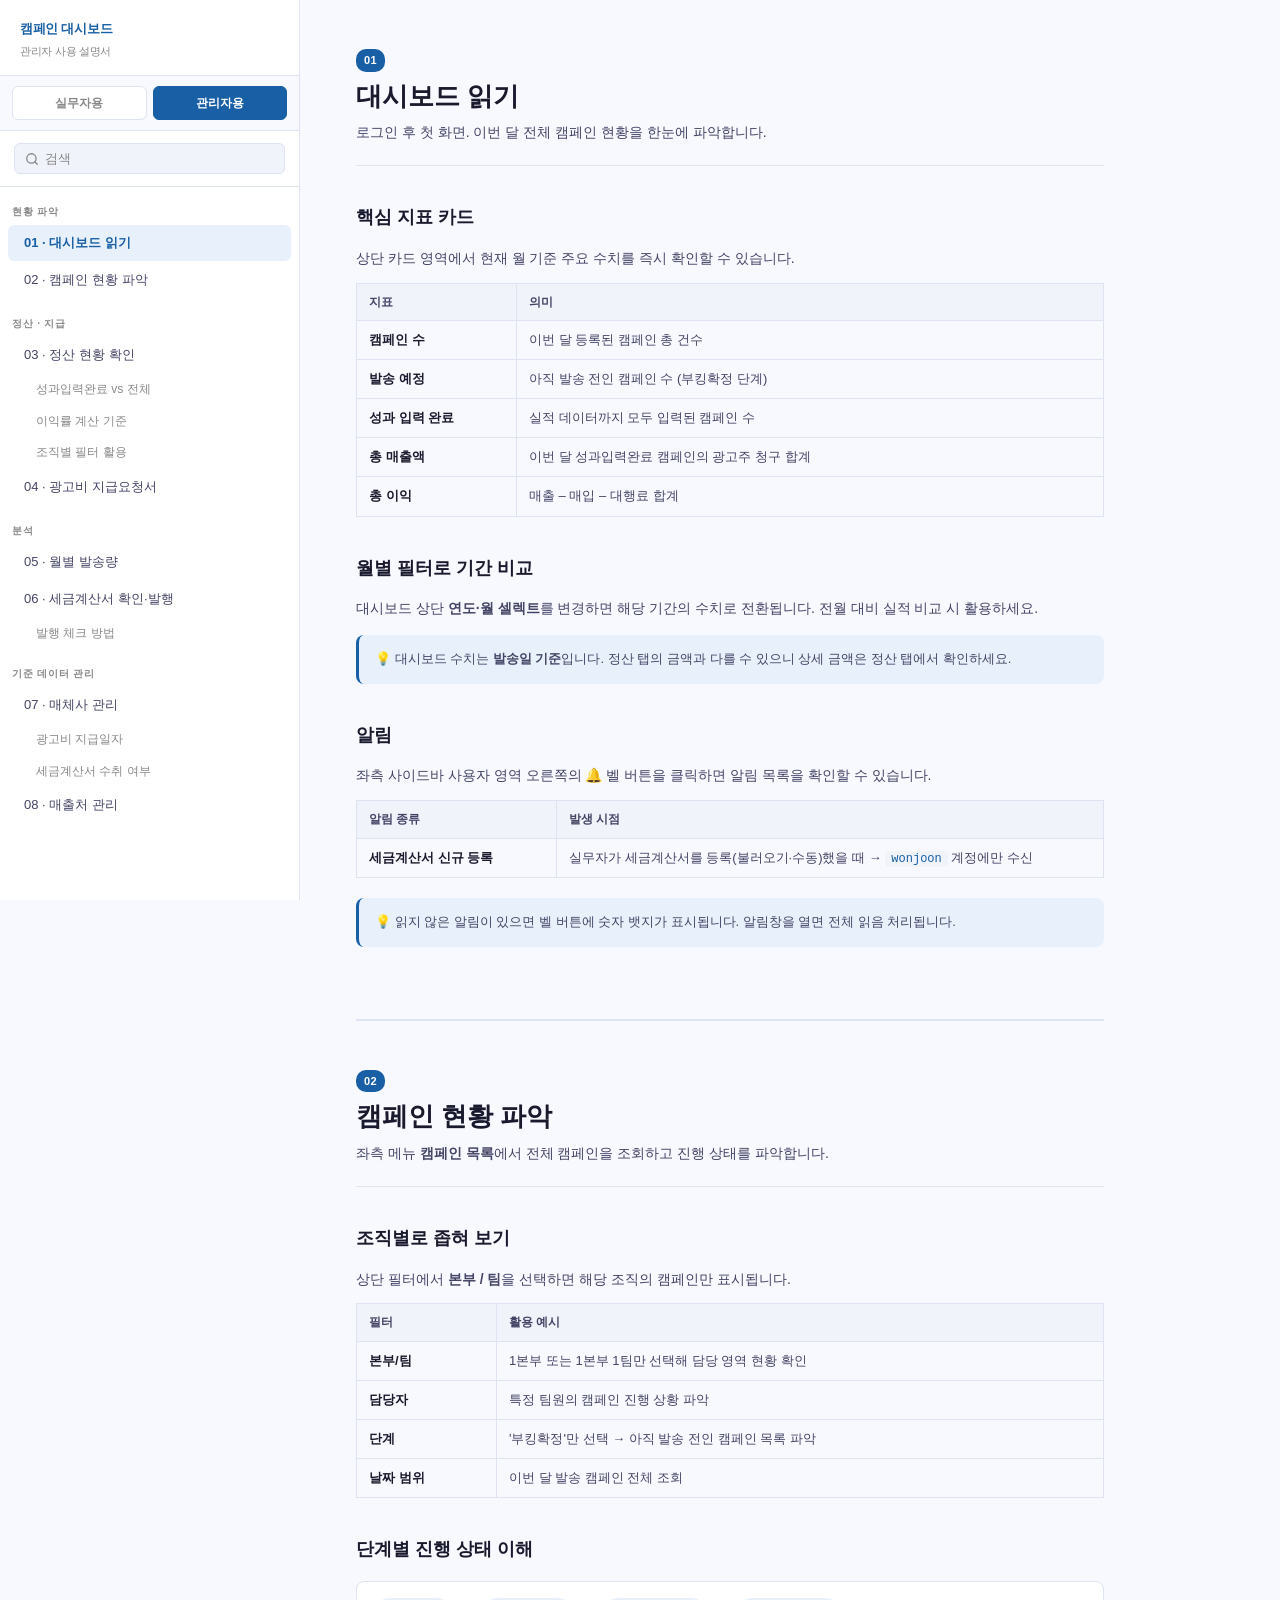
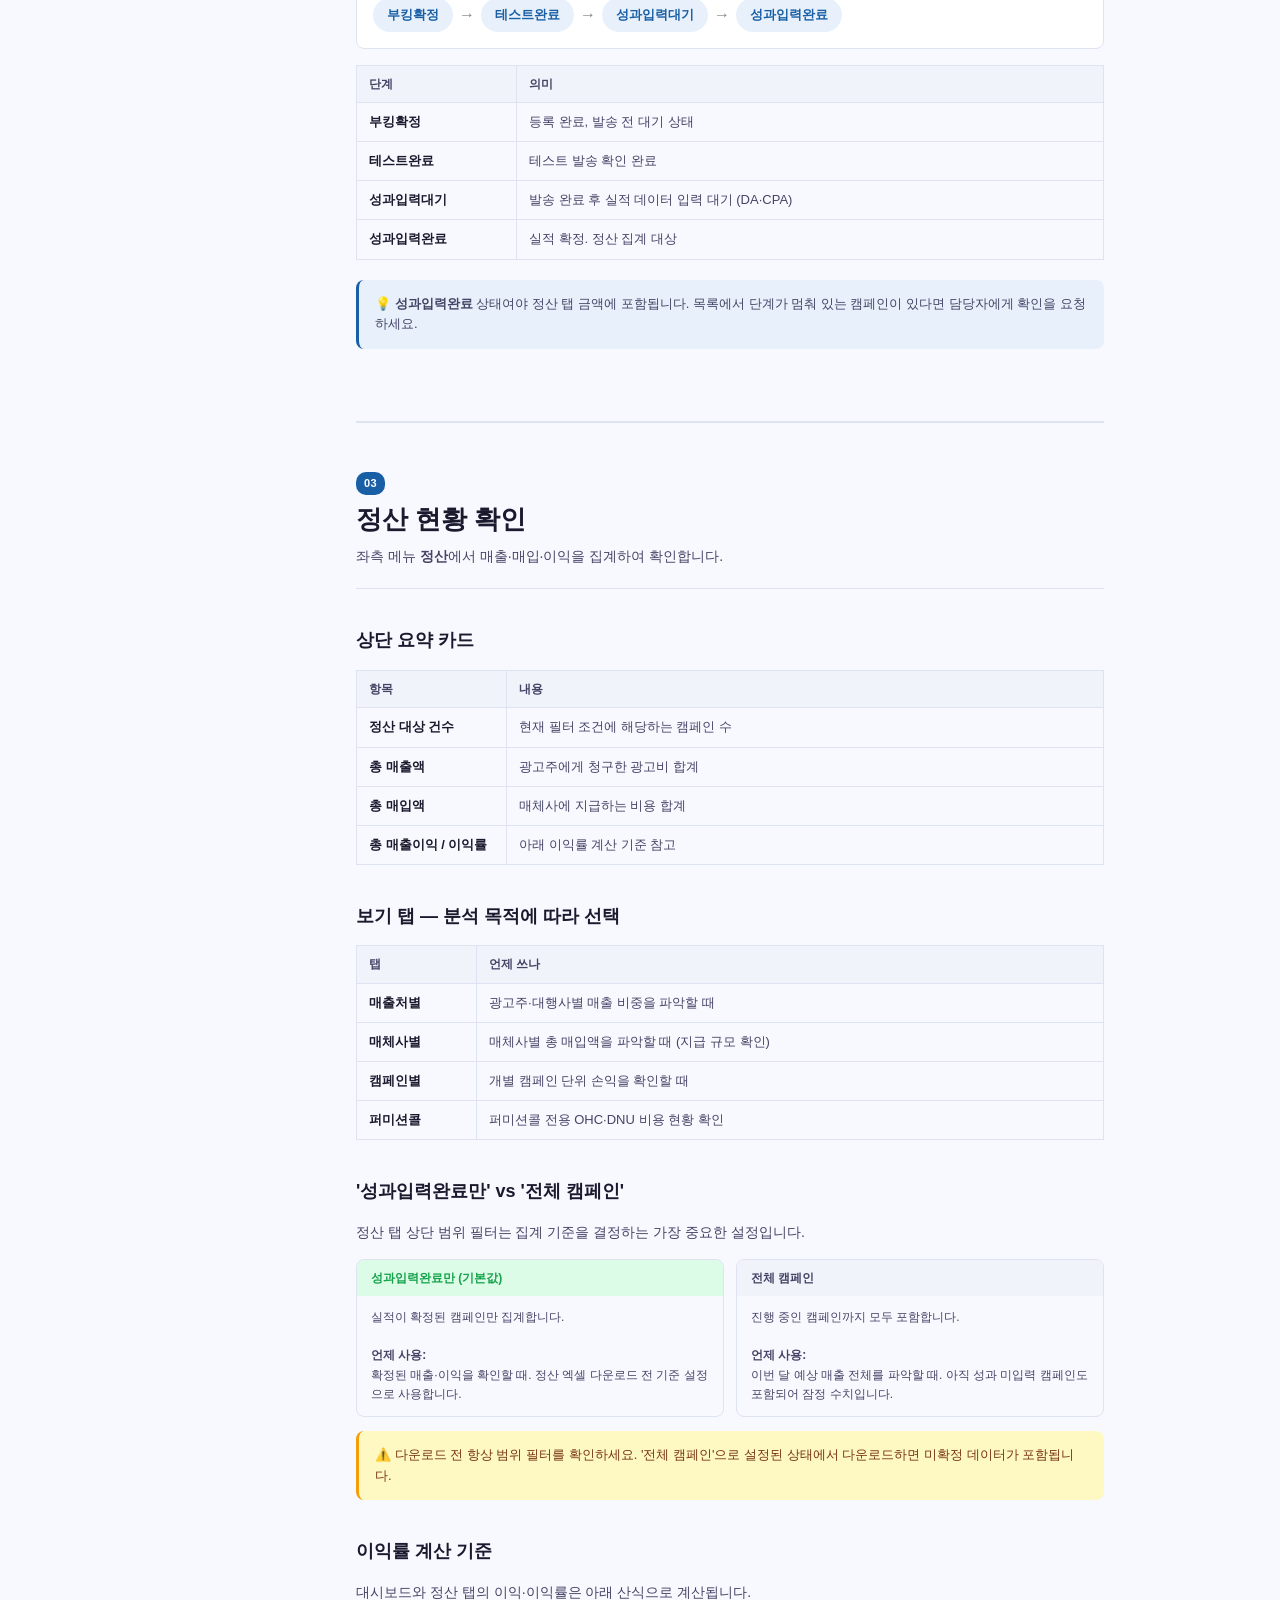
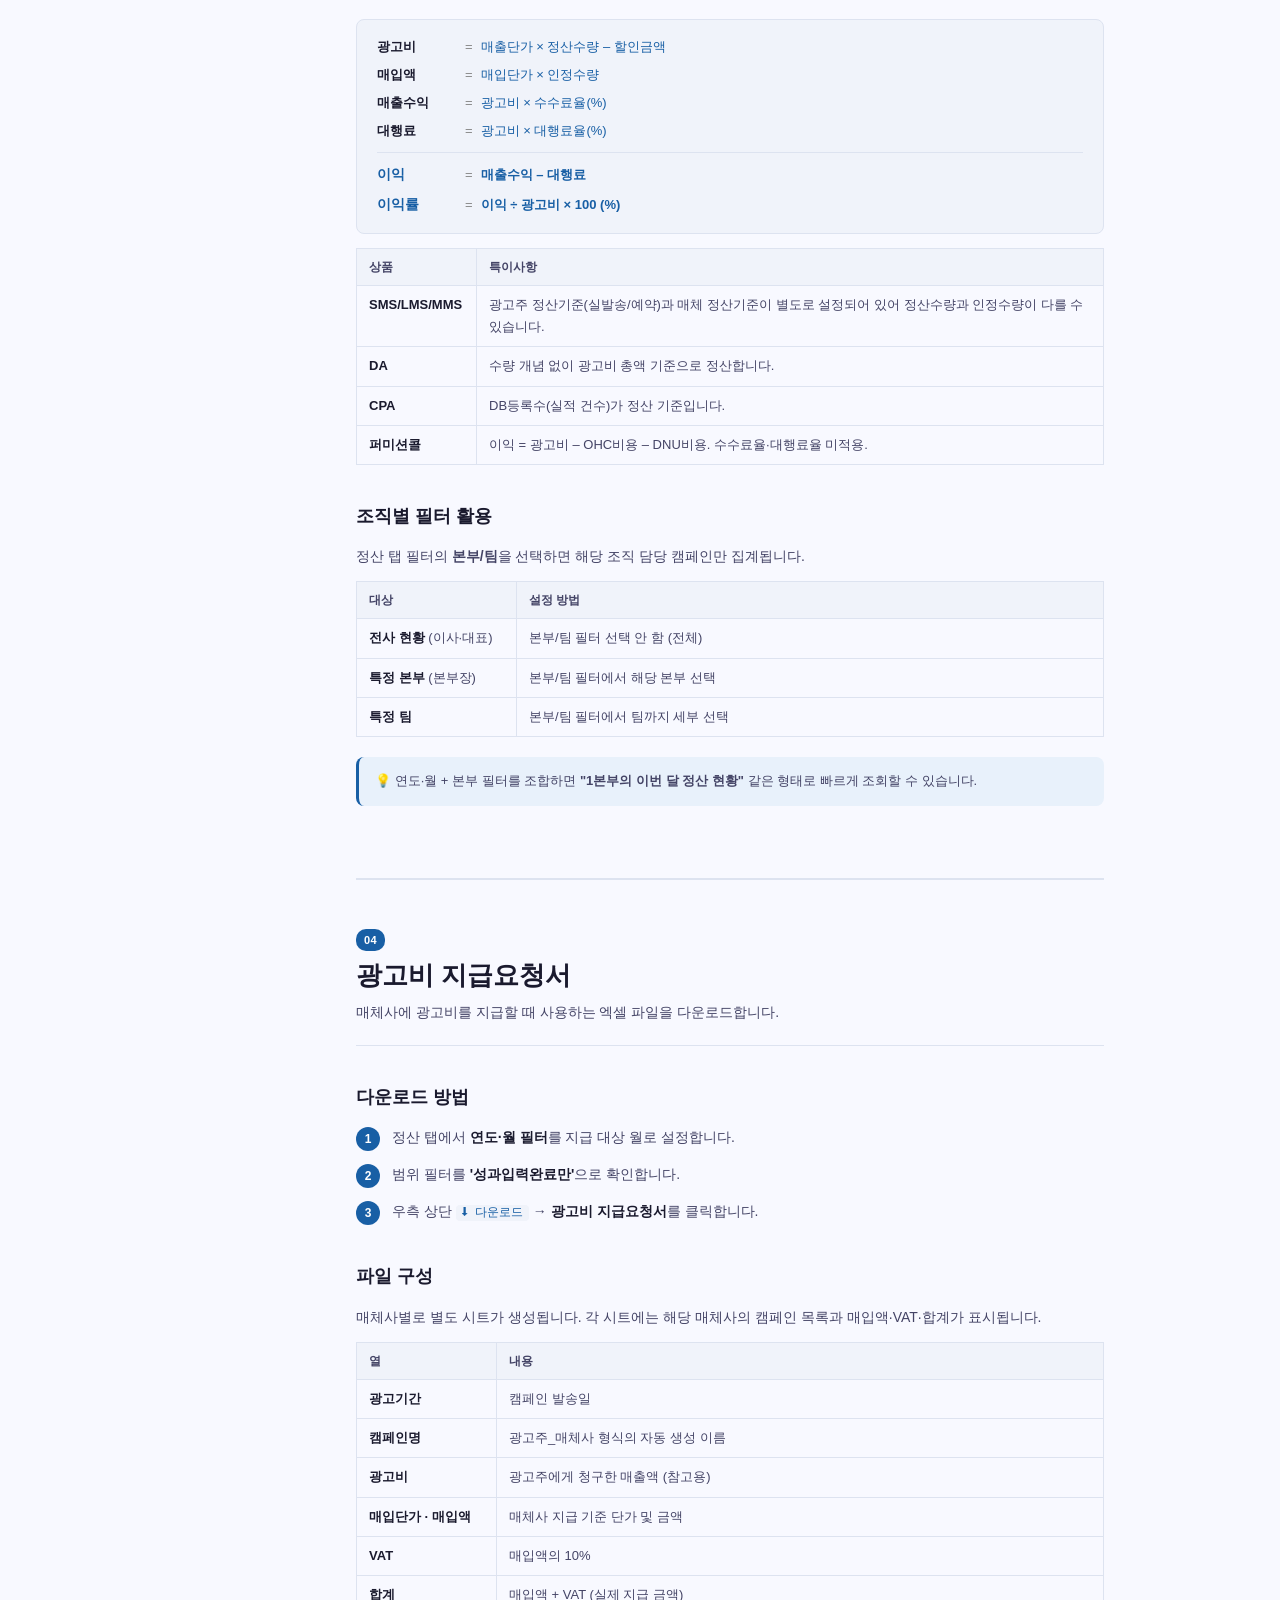
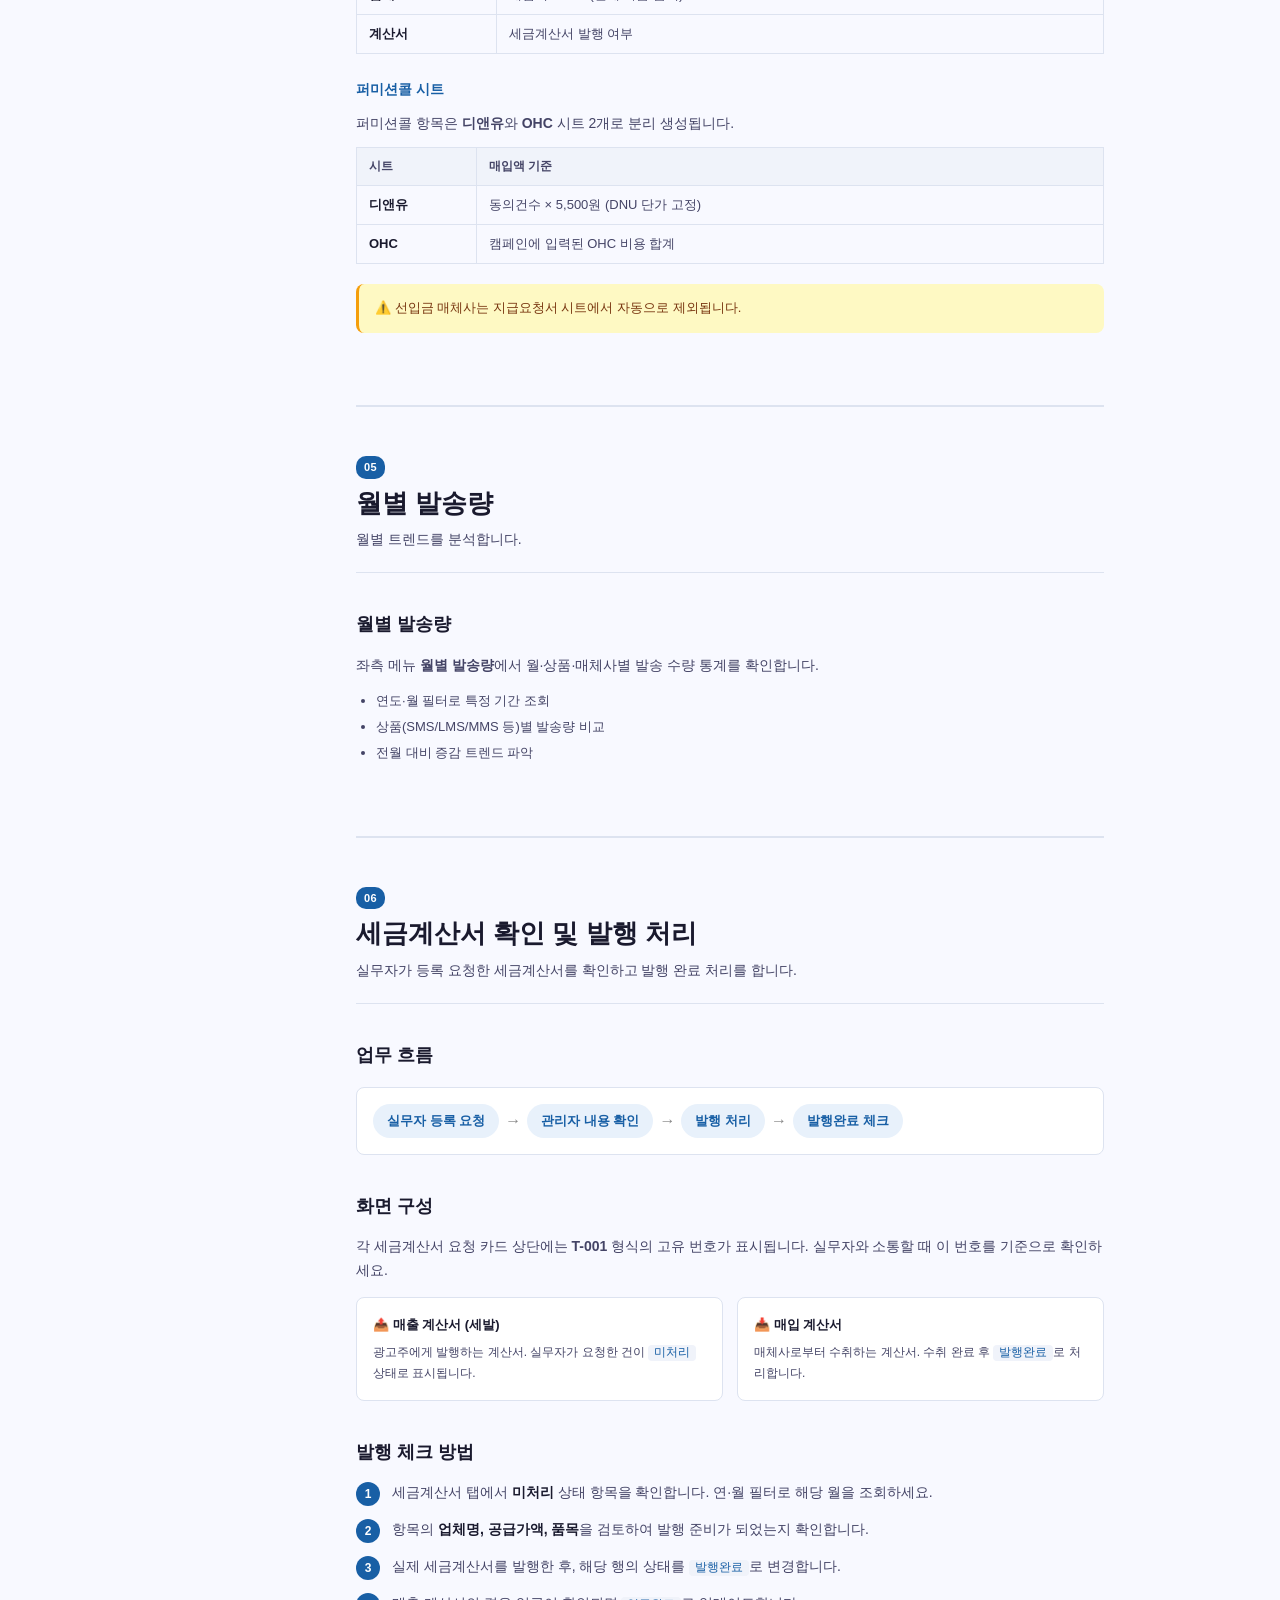
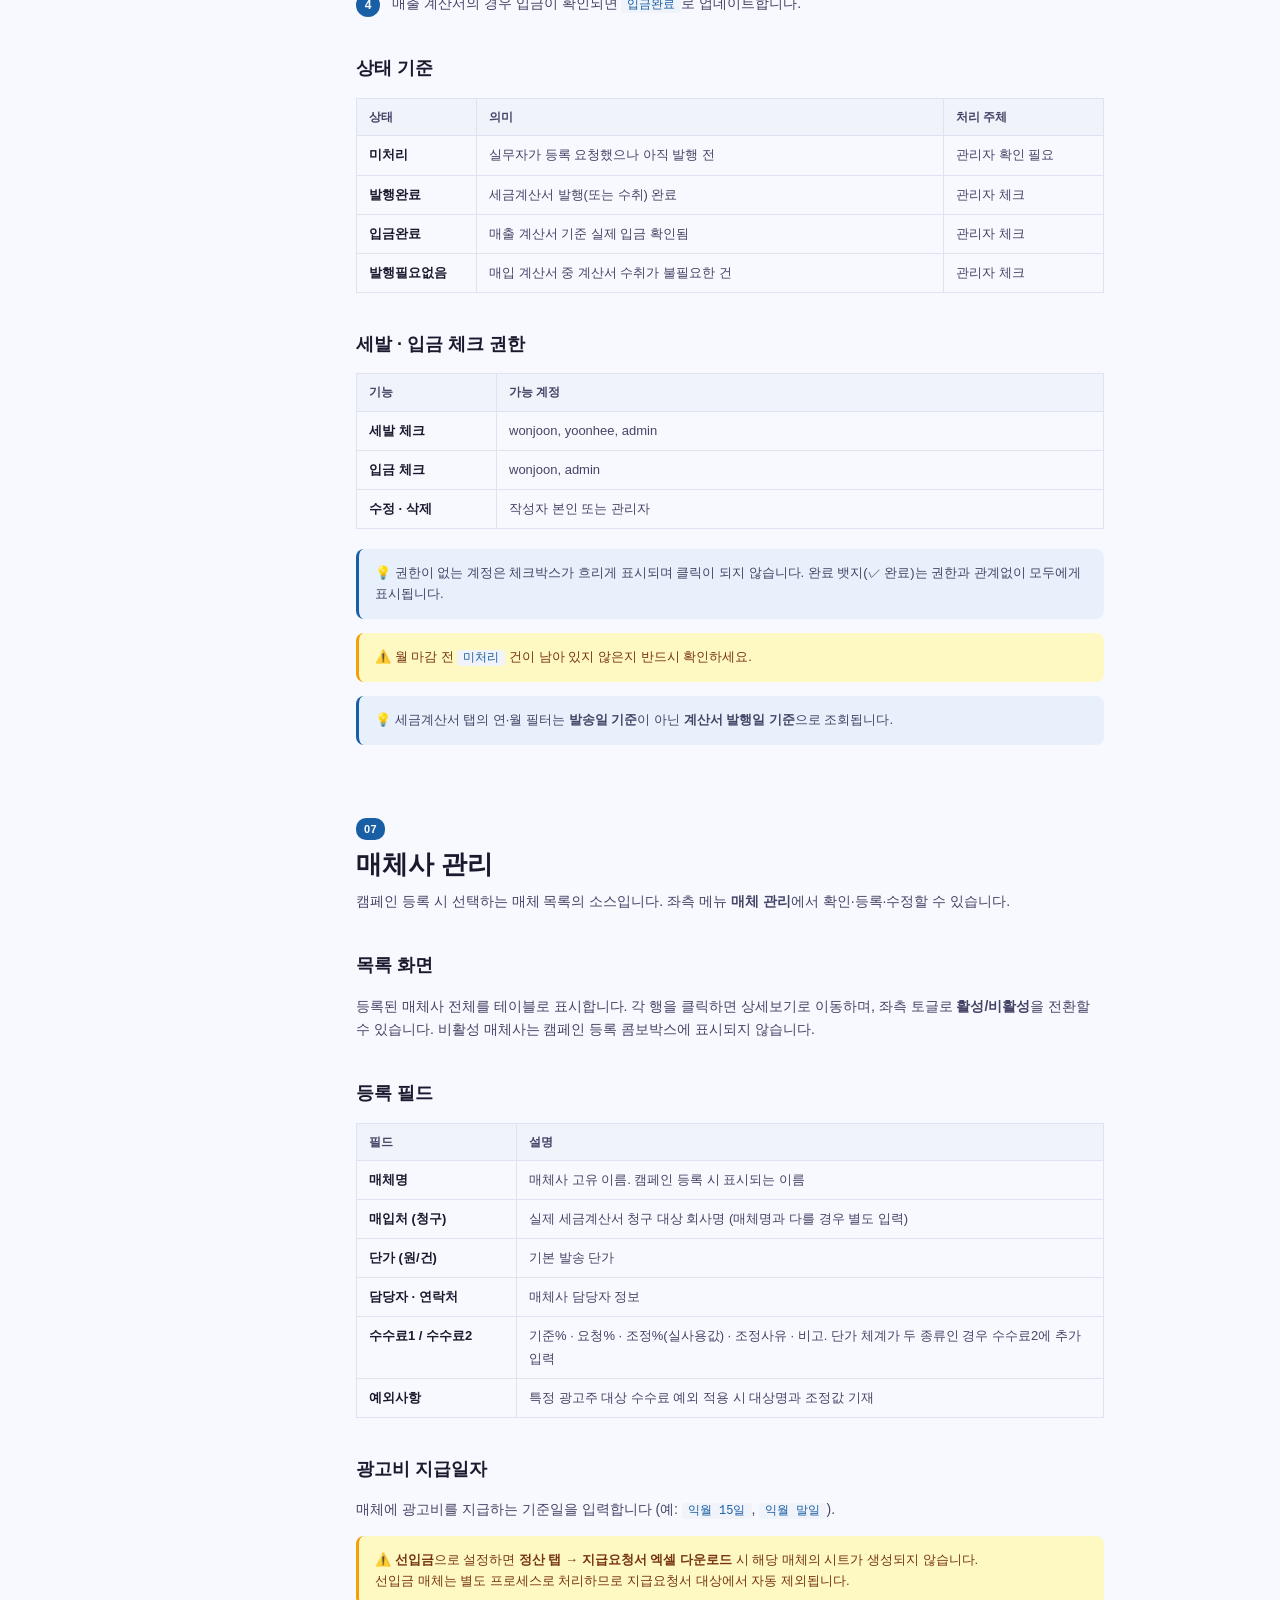
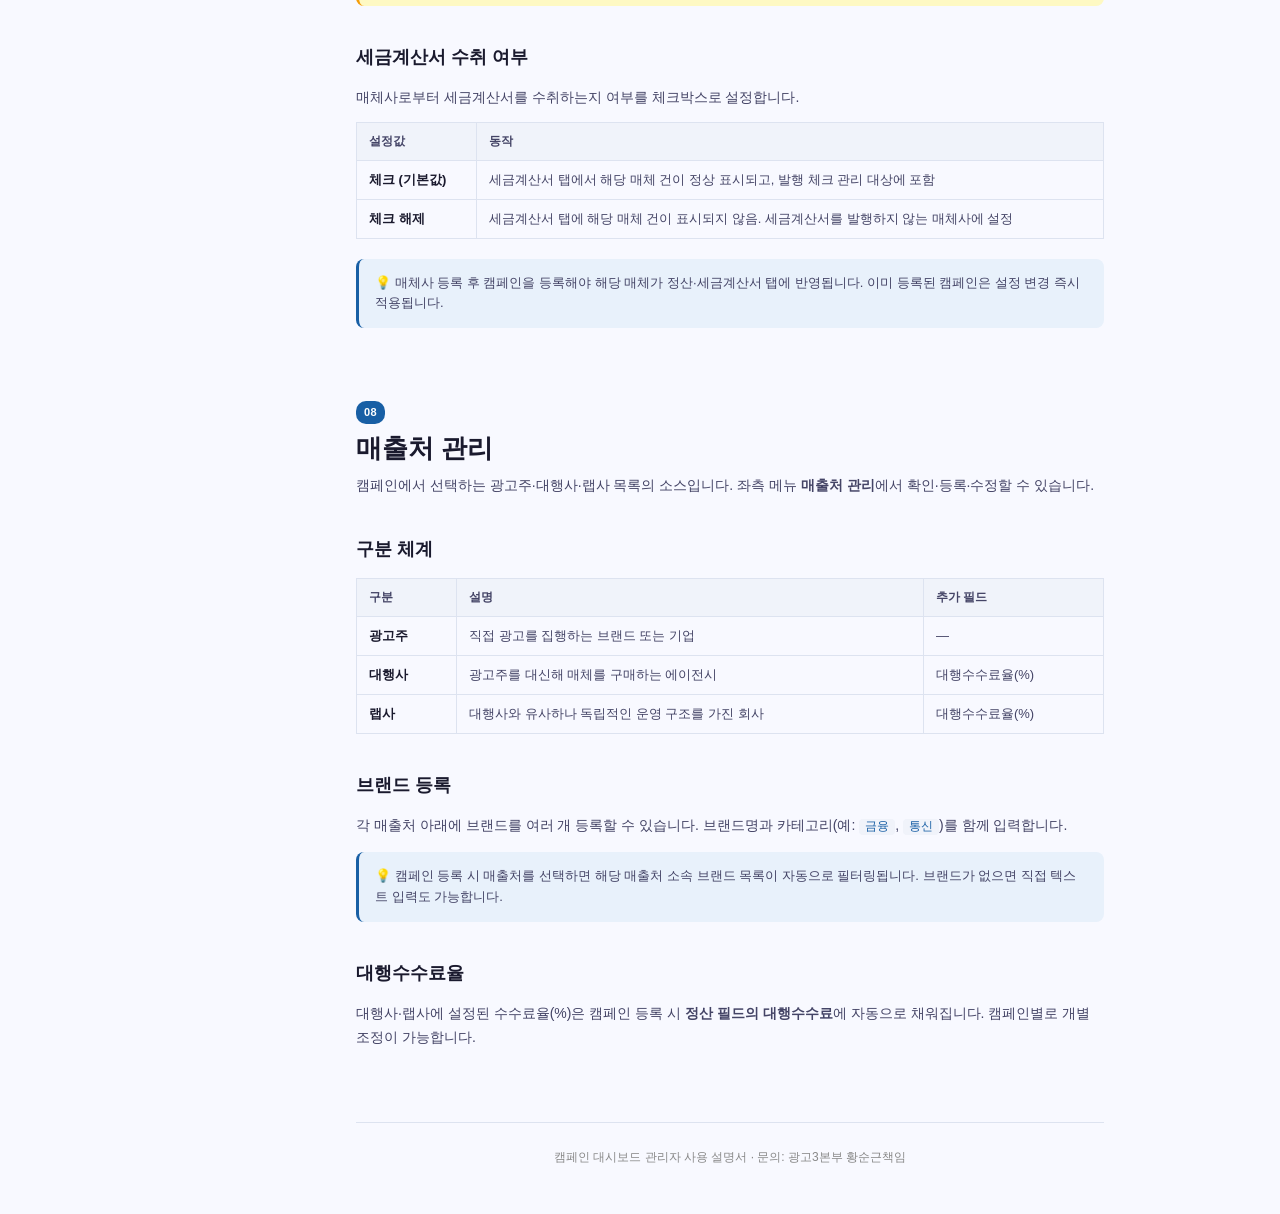
==== commit 5f5cfe3d: ".gitignore 추가 및 로컬 전용 파일 제거, 매뉴얼 업데이트 - .gitignore: .claude/, *.xlsx, 수정사항.txt 제외 처리 - .claude/setti" ====
--- a/manager_manual.html
+++ b/manager_manual.html
@@ -85,7 +85,7 @@
   }
 
   /* 사이드바 검색 */
-  .sidebar-search { padding: 12px 14px; border-bottom: 1px solid var(--border); }
+  .sidebar-search { padding: 12px 14px; border-bottom: 1px solid var(--border); position: relative; }
   .sidebar-search-wrap {
     display: flex;
     align-items: center;
@@ -103,18 +103,25 @@
     font-size: 13px; color: var(--text1); padding: 7px 0; outline: none; min-width: 0;
   }
   .sidebar-search-wrap input::placeholder { color: var(--text3); }
-  .search-info { font-size: 11px; color: var(--text3); white-space: nowrap; flex-shrink: 0; }
-  .search-nav { display: flex; gap: 2px; flex-shrink: 0; }
-  .search-nav button {
-    width: 22px; height: 22px; border: none; background: transparent;
-    border-radius: 4px; cursor: pointer; display: flex; align-items: center;
-    justify-content: center; color: var(--text3); padding: 0; transition: background 0.12s, color 0.12s;
-  }
-  .search-nav button:hover { background: var(--surface2); color: var(--primary); }
-  .search-nav button:disabled { opacity: 0.3; cursor: default; }
-  .search-nav button:disabled:hover { background: transparent; color: var(--text3); }
+  .search-dropdown {
+    position: fixed;
+    background: var(--white);
+    border: 1px solid var(--border);
+    border-radius: 8px;
+    box-shadow: 0 8px 24px rgba(0,0,0,.14);
+    max-height: 420px;
+    overflow-y: auto;
+    z-index: 200;
+    margin-top: 4px;
+  }
+  .search-card { padding: 10px 14px; border-bottom: 1px solid var(--border); cursor: pointer; transition: background 0.1s; }
+  .search-card:last-child { border-bottom: none; }
+  .search-card:hover, .search-card.s-active { background: var(--primary-light); }
+  .search-card-section { font-size: 10px; color: var(--text3); margin-bottom: 2px; letter-spacing: 0.3px; }
+  .search-card-heading { font-size: 13px; font-weight: 600; color: var(--text1); margin-bottom: 4px; }
+  .search-card-excerpt { font-size: 12px; color: var(--text2); line-height: 1.5; }
+  .search-no-result { padding: 20px; text-align: center; color: var(--text3); font-size: 13px; }
   mark.search-hl { background: #fef08a; color: var(--text1); border-radius: 2px; padding: 0 1px; }
-  mark.search-current { background: #f97316; color: #fff; border-radius: 2px; padding: 0 1px; }
 
   .nav-section { padding: 16px 12px 4px; font-size: 10px; font-weight: 700; color: var(--text3); letter-spacing: 0.8px; text-transform: uppercase; }
   .nav-item {
@@ -251,17 +258,10 @@
       <svg width="14" height="14" viewBox="0 0 24 24" fill="none" stroke="currentColor" stroke-width="2.2" stroke-linecap="round" stroke-linejoin="round">
         <circle cx="11" cy="11" r="8"/><line x1="21" y1="21" x2="16.65" y2="16.65"/>
       </svg>
-      <input id="manual-search" type="text" placeholder="검색">
-      <span class="search-info" id="search-info"></span>
-      <div class="search-nav" id="search-nav" style="display:none;">
-        <button id="search-prev" title="이전 결과 (Shift+Enter)">
-          <svg width="12" height="12" viewBox="0 0 24 24" fill="none" stroke="currentColor" stroke-width="2.5" stroke-linecap="round" stroke-linejoin="round"><polyline points="18 15 12 9 6 15"/></svg>
-        </button>
-        <button id="search-next" title="다음 결과 (Enter)">
-          <svg width="12" height="12" viewBox="0 0 24 24" fill="none" stroke="currentColor" stroke-width="2.5" stroke-linecap="round" stroke-linejoin="round"><polyline points="6 9 12 15 18 9"/></svg>
-        </button>
-      </div>
+      <input id="manual-search" type="text" placeholder="검색" autocomplete="off">
+      <button id="search-clear" style="display:none;background:none;border:none;cursor:pointer;color:var(--text3);font-size:15px;padding:0;line-height:1;flex-shrink:0;">✕</button>
     </div>
+    <div id="search-dropdown" class="search-dropdown" style="display:none;"></div>
   </div>
 
   <div class="nav-section">현황 파악</div>
@@ -276,9 +276,15 @@
   <a href="#payment" class="nav-item">04 · 광고비 지급요청서</a>
 
   <div class="nav-section">분석</div>
-  <a href="#monthly" class="nav-item">05 · 월별 발송량 · 리포트</a>
+  <a href="#monthly" class="nav-item">05 · 월별 발송량</a>
   <a href="#tax" class="nav-item">06 · 세금계산서 확인·발행</a>
   <a href="#tax" class="nav-sub">발행 체크 방법</a>
+
+  <div class="nav-section">기준 데이터 관리</div>
+  <a href="#media" class="nav-item">07 · 매체사 관리</a>
+  <a href="#media-payday" class="nav-sub">광고비 지급일자</a>
+  <a href="#media-tax" class="nav-sub">세금계산서 수취 여부</a>
+  <a href="#seller" class="nav-item">08 · 매출처 관리</a>
 </nav>
 
 <main class="main">
@@ -306,6 +312,16 @@
     <p>대시보드 상단 <strong>연도·월 셀렉트</strong>를 변경하면 해당 기간의 수치로 전환됩니다. 전월 대비 실적 비교 시 활용하세요.</p>
 
     <div class="box box-tip">대시보드 수치는 <strong>발송일 기준</strong>입니다. 정산 탭의 금액과 다를 수 있으니 상세 금액은 정산 탭에서 확인하세요.</div>
+
+    <h2>알림</h2>
+    <p>좌측 사이드바 사용자 영역 오른쪽의 🔔 벨 버튼을 클릭하면 알림 목록을 확인할 수 있습니다.</p>
+    <table>
+      <thead><tr><th style="width:200px;">알림 종류</th><th>발생 시점</th></tr></thead>
+      <tbody>
+        <tr><td><strong>세금계산서 신규 등록</strong></td><td>실무자가 세금계산서를 등록(불러오기·수동)했을 때 → <code>wonjoon</code> 계정에만 수신</td></tr>
+      </tbody>
+    </table>
+    <div class="box box-tip">읽지 않은 알림이 있으면 벨 버튼에 숫자 뱃지가 표시됩니다. 알림창을 열면 전체 읽음 처리됩니다.</div>
   </section>
 
   <hr class="section-divider">
@@ -516,11 +532,11 @@
 
   <hr class="section-divider">
 
-  <!-- ── 05 월별 · 리포트 ── -->
+  <!-- ── 05 월별 발송량 ── -->
   <section class="section" id="monthly">
     <div class="section-num">05</div>
-    <h1>월별 발송량 · 광고주 리포트</h1>
-    <p class="section-desc">월별 트렌드와 광고주별 성과 효율을 분석합니다.</p>
+    <h1>월별 발송량</h1>
+    <p class="section-desc">월별 트렌드를 분석합니다.</p>
 
     <h2>월별 발송량</h2>
     <p>좌측 메뉴 <strong>월별 발송량</strong>에서 월·상품·매체사별 발송 수량 통계를 확인합니다.</p>
@@ -529,19 +545,6 @@
       <li>상품(SMS/LMS/MMS 등)별 발송량 비교</li>
       <li>전월 대비 증감 트렌드 파악</li>
     </ul>
-
-    <h2>광고주 리포트</h2>
-    <p>좌측 메뉴 <strong>광고주 리포트</strong>(adreport)에서 광고주별 성과 지표를 분석합니다.</p>
-    <table>
-      <thead><tr><th style="width:140px;">지표</th><th>의미</th></tr></thead>
-      <tbody>
-        <tr><td><strong>발송수량</strong></td><td>실제 발송된 건수</td></tr>
-        <tr><td><strong>클릭수 · CTR</strong></td><td>클릭 횟수 및 클릭률 (클릭수 ÷ 발송수량)</td></tr>
-        <tr><td><strong>DB등록수</strong></td><td>광고를 통해 수집된 DB 건수</td></tr>
-        <tr><td><strong>전환율</strong></td><td>DB등록수 ÷ 발송수량</td></tr>
-      </tbody>
-    </table>
-    <div class="box box-tip">광고주 리포트는 <strong>성과입력완료</strong> 캠페인 데이터를 기준으로 집계됩니다.</div>
   </section>
 
   <hr class="section-divider">
@@ -564,6 +567,7 @@
     </div>
 
     <h2>화면 구성</h2>
+    <p>각 세금계산서 요청 카드 상단에는 <strong>T-001</strong> 형식의 고유 번호가 표시됩니다. 실무자와 소통할 때 이 번호를 기준으로 확인하세요.</p>
     <div class="card-grid">
       <div class="card">
         <h4>📤 매출 계산서 (세발)</h4>
@@ -583,7 +587,7 @@
       </li>
       <li>
         <div class="step-num">2</div>
-        <div class="step-content">항목의 <strong>업체명, 공급가액, 내용</strong>을 검토하여 발행 준비가 되었는지 확인합니다.</div>
+        <div class="step-content">항목의 <strong>업체명, 공급가액, 품목</strong>을 검토하여 발행 준비가 되었는지 확인합니다.</div>
       </li>
       <li>
         <div class="step-num">3</div>
@@ -606,78 +610,205 @@
       </tbody>
     </table>
 
+    <h2>세발 · 입금 체크 권한</h2>
+    <table>
+      <thead><tr><th style="width:140px;">기능</th><th>가능 계정</th></tr></thead>
+      <tbody>
+        <tr><td><strong>세발 체크</strong></td><td>wonjoon, yoonhee, admin</td></tr>
+        <tr><td><strong>입금 체크</strong></td><td>wonjoon, admin</td></tr>
+        <tr><td><strong>수정 · 삭제</strong></td><td>작성자 본인 또는 관리자</td></tr>
+      </tbody>
+    </table>
+    <div class="box box-tip">권한이 없는 계정은 체크박스가 흐리게 표시되며 클릭이 되지 않습니다. 완료 뱃지(✓ 완료)는 권한과 관계없이 모두에게 표시됩니다.</div>
+
     <div class="box box-warn">월 마감 전 <code>미처리</code> 건이 남아 있지 않은지 반드시 확인하세요.</div>
     <div class="box box-tip">세금계산서 탭의 연·월 필터는 <strong>발송일 기준</strong>이 아닌 <strong>계산서 발행일 기준</strong>으로 조회됩니다.</div>
   </section>
 
+  <!-- ── 07 매체사 관리 ── -->
+  <section class="section" id="media">
+    <div class="section-num">07</div>
+    <h1>매체사 관리</h1>
+    <p>캠페인 등록 시 선택하는 매체 목록의 소스입니다. 좌측 메뉴 <strong>매체 관리</strong>에서 확인·등록·수정할 수 있습니다.</p>
+
+    <h2>목록 화면</h2>
+    <p>등록된 매체사 전체를 테이블로 표시합니다. 각 행을 클릭하면 상세보기로 이동하며, 좌측 토글로 <strong>활성/비활성</strong>을 전환할 수 있습니다. 비활성 매체사는 캠페인 등록 콤보박스에 표시되지 않습니다.</p>
+
+    <h2>등록 필드</h2>
+    <table>
+      <thead><tr><th style="width:160px;">필드</th><th>설명</th></tr></thead>
+      <tbody>
+        <tr><td><strong>매체명</strong></td><td>매체사 고유 이름. 캠페인 등록 시 표시되는 이름</td></tr>
+        <tr><td><strong>매입처 (청구)</strong></td><td>실제 세금계산서 청구 대상 회사명 (매체명과 다를 경우 별도 입력)</td></tr>
+        <tr><td><strong>단가 (원/건)</strong></td><td>기본 발송 단가</td></tr>
+        <tr><td><strong>담당자 · 연락처</strong></td><td>매체사 담당자 정보</td></tr>
+        <tr><td><strong>수수료1 / 수수료2</strong></td><td>기준% · 요청% · 조정%(실사용값) · 조정사유 · 비고. 단가 체계가 두 종류인 경우 수수료2에 추가 입력</td></tr>
+        <tr><td><strong>예외사항</strong></td><td>특정 광고주 대상 수수료 예외 적용 시 대상명과 조정값 기재</td></tr>
+      </tbody>
+    </table>
+
+    <h2 id="media-payday">광고비 지급일자</h2>
+    <p>매체에 광고비를 지급하는 기준일을 입력합니다 (예: <code>익월 15일</code>, <code>익월 말일</code>).</p>
+    <div class="box box-warn">
+      <strong>선입금</strong>으로 설정하면 <strong>정산 탭 → 지급요청서 엑셀 다운로드</strong> 시 해당 매체의 시트가 생성되지 않습니다.<br>
+      선입금 매체는 별도 프로세스로 처리하므로 지급요청서 대상에서 자동 제외됩니다.
+    </div>
+
+    <h2 id="media-tax">세금계산서 수취 여부</h2>
+    <p>매체사로부터 세금계산서를 수취하는지 여부를 체크박스로 설정합니다.</p>
+    <table>
+      <thead><tr><th style="width:120px;">설정값</th><th>동작</th></tr></thead>
+      <tbody>
+        <tr><td><strong>체크 (기본값)</strong></td><td>세금계산서 탭에서 해당 매체 건이 정상 표시되고, 발행 체크 관리 대상에 포함</td></tr>
+        <tr><td><strong>체크 해제</strong></td><td>세금계산서 탭에 해당 매체 건이 표시되지 않음. 세금계산서를 발행하지 않는 매체사에 설정</td></tr>
+      </tbody>
+    </table>
+    <div class="box box-tip">매체사 등록 후 캠페인을 등록해야 해당 매체가 정산·세금계산서 탭에 반영됩니다. 이미 등록된 캠페인은 설정 변경 즉시 적용됩니다.</div>
+  </section>
+
+  <!-- ── 08 매출처 관리 ── -->
+  <section class="section" id="seller">
+    <div class="section-num">08</div>
+    <h1>매출처 관리</h1>
+    <p>캠페인에서 선택하는 광고주·대행사·랩사 목록의 소스입니다. 좌측 메뉴 <strong>매출처 관리</strong>에서 확인·등록·수정할 수 있습니다.</p>
+
+    <h2>구분 체계</h2>
+    <table>
+      <thead><tr><th style="width:100px;">구분</th><th>설명</th><th>추가 필드</th></tr></thead>
+      <tbody>
+        <tr><td><strong>광고주</strong></td><td>직접 광고를 집행하는 브랜드 또는 기업</td><td>—</td></tr>
+        <tr><td><strong>대행사</strong></td><td>광고주를 대신해 매체를 구매하는 에이전시</td><td>대행수수료율(%)</td></tr>
+        <tr><td><strong>랩사</strong></td><td>대행사와 유사하나 독립적인 운영 구조를 가진 회사</td><td>대행수수료율(%)</td></tr>
+      </tbody>
+    </table>
+
+    <h2>브랜드 등록</h2>
+    <p>각 매출처 아래에 브랜드를 여러 개 등록할 수 있습니다. 브랜드명과 카테고리(예: <code>금융</code>, <code>통신</code>)를 함께 입력합니다.</p>
+    <div class="box box-tip">캠페인 등록 시 매출처를 선택하면 해당 매출처 소속 브랜드 목록이 자동으로 필터링됩니다. 브랜드가 없으면 직접 텍스트 입력도 가능합니다.</div>
+
+    <h2>대행수수료율</h2>
+    <p>대행사·랩사에 설정된 수수료율(%)은 캠페인 등록 시 <strong>정산 필드의 대행수수료</strong>에 자동으로 채워집니다. 캠페인별로 개별 조정이 가능합니다.</p>
+  </section>
+
   <div style="margin-top:48px; padding-top:24px; border-top:1px solid var(--border); color:var(--text3); font-size:12px; text-align:center;">
-    캠페인 대시보드 관리자 사용 설명서 · 문의: 시스템 관리자
+    캠페인 대시보드 관리자 사용 설명서 · 문의: 광고3본부 황순근책임
   </div>
 
 </main>
 
 <script>
-  /* ── 검색 ── */
-  const searchInput = document.getElementById('manual-search');
-  const searchInfo  = document.getElementById('search-info');
-  const searchNav   = document.getElementById('search-nav');
-  const btnPrev     = document.getElementById('search-prev');
-  const btnNext     = document.getElementById('search-next');
-  const mainEl      = document.querySelector('.main');
-  let highlights = [], currentMatch = -1;
+  /* ── 카드형 검색 ── */
+  const searchInput    = document.getElementById('manual-search');
+  const searchDropdown = document.getElementById('search-dropdown');
+  const searchClear    = document.getElementById('search-clear');
+  let _searchResults = [];
+  let _activeCard = -1;
 
   function escapeRe(s) { return s.replace(/[.*+?^${}()|[\]\\]/g, '\\$&'); }
-  function syncNavButtons() {
-    const has = highlights.length > 0;
-    searchNav.style.display = has ? 'flex' : 'none';
-    btnPrev.disabled = !has || highlights.length <= 1;
-    btnNext.disabled = !has || highlights.length <= 1;
-  }
-  function clearHighlights() {
-    mainEl.querySelectorAll('mark.search-hl').forEach(m => m.parentNode.replaceChild(document.createTextNode(m.textContent), m));
-    mainEl.normalize();
-    highlights = []; currentMatch = -1; searchInfo.textContent = ''; syncNavButtons();
-  }
-  function doSearch(query) {
-    clearHighlights();
-    if (!query || !query.trim()) return;
-    const re = new RegExp(escapeRe(query.trim()), 'gi');
-    const walker = document.createTreeWalker(mainEl, NodeFilter.SHOW_TEXT, {
-      acceptNode: n => (['SCRIPT','STYLE'].includes(n.parentNode.tagName)) ? NodeFilter.FILTER_REJECT : NodeFilter.FILTER_ACCEPT
+
+  let _searchIndex = [];
+  function buildIndex() {
+    _searchIndex = [];
+    document.querySelectorAll('.section').forEach(section => {
+      const numEl  = section.querySelector('.section-num');
+      const h1El   = section.querySelector('h1');
+      const sNum   = numEl?.textContent.trim() || '';
+      const sTitle = h1El?.textContent.trim() || '';
+      if (h1El) {
+        _searchIndex.push({ sNum, sTitle, heading: sTitle, el: h1El,
+          text: section.textContent.replace(/\s+/g, ' ').trim() });
+      }
+      section.querySelectorAll('h2').forEach(h2 => {
+        let text = h2.textContent + ' ';
+        let nx = h2.nextElementSibling;
+        while (nx && nx.tagName !== 'H2') { text += nx.textContent + ' '; nx = nx.nextElementSibling; }
+        _searchIndex.push({ sNum, sTitle, heading: h2.textContent.trim(), el: h2,
+          text: text.replace(/\s+/g, ' ').trim() });
+      });
     });
-    const textNodes = [];
-    let n;
-    while ((n = walker.nextNode())) { if (re.test(n.textContent)) textNodes.push(n); re.lastIndex = 0; }
-    textNodes.forEach(tn => {
-      const frag = document.createDocumentFragment();
-      let last = 0, m;
-      re.lastIndex = 0;
-      while ((m = re.exec(tn.textContent)) !== null) {
-        if (m.index > last) frag.appendChild(document.createTextNode(tn.textContent.slice(last, m.index)));
-        const mark = document.createElement('mark');
-        mark.className = 'search-hl'; mark.textContent = m[0];
-        frag.appendChild(mark); highlights.push(mark); last = m.index + m[0].length;
-      }
-      if (last < tn.textContent.length) frag.appendChild(document.createTextNode(tn.textContent.slice(last)));
-      tn.parentNode.replaceChild(frag, tn);
-    });
-    if (highlights.length > 0) goToMatch(0);
-    else { searchInfo.textContent = '결과 없음'; syncNavButtons(); }
-  }
-  function goToMatch(idx) {
-    highlights.forEach((h, i) => h.classList.toggle('search-current', i === idx));
-    currentMatch = idx;
-    searchInfo.textContent = `${idx + 1} / ${highlights.length}`;
-    highlights[idx]?.scrollIntoView({ behavior: 'smooth', block: 'center' });
-    syncNavButtons();
-  }
-  searchInput.addEventListener('input', () => doSearch(searchInput.value));
+  }
+
+  function getExcerpt(text, q) {
+    const idx = text.toLowerCase().indexOf(q.toLowerCase());
+    if (idx === -1) return text.slice(0, 80) + (text.length > 80 ? '…' : '');
+    const s = Math.max(0, idx - 20), e = Math.min(text.length, idx + q.length + 60);
+    let ex = (s > 0 ? '…' : '') + text.slice(s, e) + (e < text.length ? '…' : '');
+    return ex.replace(new RegExp(escapeRe(q), 'gi'), m => `<mark class="search-hl">${m}</mark>`);
+  }
+
+  function positionDropdown() {
+    const wrap = document.querySelector('.sidebar-search-wrap');
+    const rect = wrap.getBoundingClientRect();
+    searchDropdown.style.top  = (rect.bottom + 4) + 'px';
+    searchDropdown.style.left = rect.left + 'px';
+    searchDropdown.style.width = rect.width + 'px';
+  }
+
+  function renderDropdown(q) {
+    if (!q.trim()) { searchDropdown.style.display = 'none'; return; }
+    const ql = q.trim().toLowerCase();
+    _searchResults = _searchIndex.filter(r =>
+      r.text.toLowerCase().includes(ql) || r.heading.toLowerCase().includes(ql)
+    ).slice(0, 10);
+    if (_searchResults.length === 0) {
+      searchDropdown.innerHTML = '<div class="search-no-result">결과 없음</div>';
+    } else {
+      searchDropdown.innerHTML = _searchResults.map((r, i) =>
+        `<div class="search-card" data-i="${i}">
+          <div class="search-card-section">${r.sNum ? r.sNum + ' · ' : ''}${r.sTitle}</div>
+          <div class="search-card-heading">${r.heading}</div>
+          <div class="search-card-excerpt">${getExcerpt(r.text, q.trim())}</div>
+        </div>`
+      ).join('');
+      searchDropdown.querySelectorAll('.search-card').forEach(card => {
+        card.addEventListener('mousedown', e => { e.preventDefault(); jumpTo(+card.dataset.i); });
+      });
+    }
+    positionDropdown();
+    searchDropdown.style.display = '';
+    _activeCard = -1;
+  }
+
+  function jumpTo(idx) {
+    const r = _searchResults[idx];
+    if (!r) return;
+    searchInput.value = '';
+    searchDropdown.style.display = 'none';
+    searchClear.style.display = 'none';
+    r.el.scrollIntoView({ behavior: 'smooth', block: 'start' });
+  }
+
+  searchInput.addEventListener('input', () => {
+    const q = searchInput.value;
+    searchClear.style.display = q ? '' : 'none';
+    renderDropdown(q);
+  });
   searchInput.addEventListener('keydown', e => {
-    if (e.key === 'Enter' && highlights.length > 0) { e.preventDefault(); goToMatch(e.shiftKey ? (currentMatch - 1 + highlights.length) % highlights.length : (currentMatch + 1) % highlights.length); }
-    if (e.key === 'Escape') { searchInput.value = ''; clearHighlights(); }
+    const cards = [...searchDropdown.querySelectorAll('.search-card')];
+    if (e.key === 'ArrowDown') {
+      e.preventDefault();
+      _activeCard = Math.min(_activeCard + 1, cards.length - 1);
+      cards.forEach((c, i) => c.classList.toggle('s-active', i === _activeCard));
+    } else if (e.key === 'ArrowUp') {
+      e.preventDefault();
+      _activeCard = Math.max(_activeCard - 1, 0);
+      cards.forEach((c, i) => c.classList.toggle('s-active', i === _activeCard));
+    } else if (e.key === 'Enter') {
+      e.preventDefault();
+      jumpTo(_activeCard >= 0 ? _activeCard : 0);
+    } else if (e.key === 'Escape') {
+      searchInput.value = ''; searchDropdown.style.display = 'none'; searchClear.style.display = 'none';
+    }
   });
-  btnPrev.addEventListener('click', () => { if (highlights.length) goToMatch((currentMatch - 1 + highlights.length) % highlights.length); });
-  btnNext.addEventListener('click', () => { if (highlights.length) goToMatch((currentMatch + 1) % highlights.length); });
+  searchClear.addEventListener('click', () => {
+    searchInput.value = ''; searchDropdown.style.display = 'none'; searchClear.style.display = 'none'; searchInput.focus();
+  });
+  document.addEventListener('click', e => {
+    if (!e.target.closest('.sidebar-search')) searchDropdown.style.display = 'none';
+  });
+  window.addEventListener('resize', () => { if (searchDropdown.style.display !== 'none') positionDropdown(); });
+
+  buildIndex();
 
   /* ── 사이드바 active ── */
   const navLinks = [...document.querySelectorAll('.nav-item, .nav-sub')];
